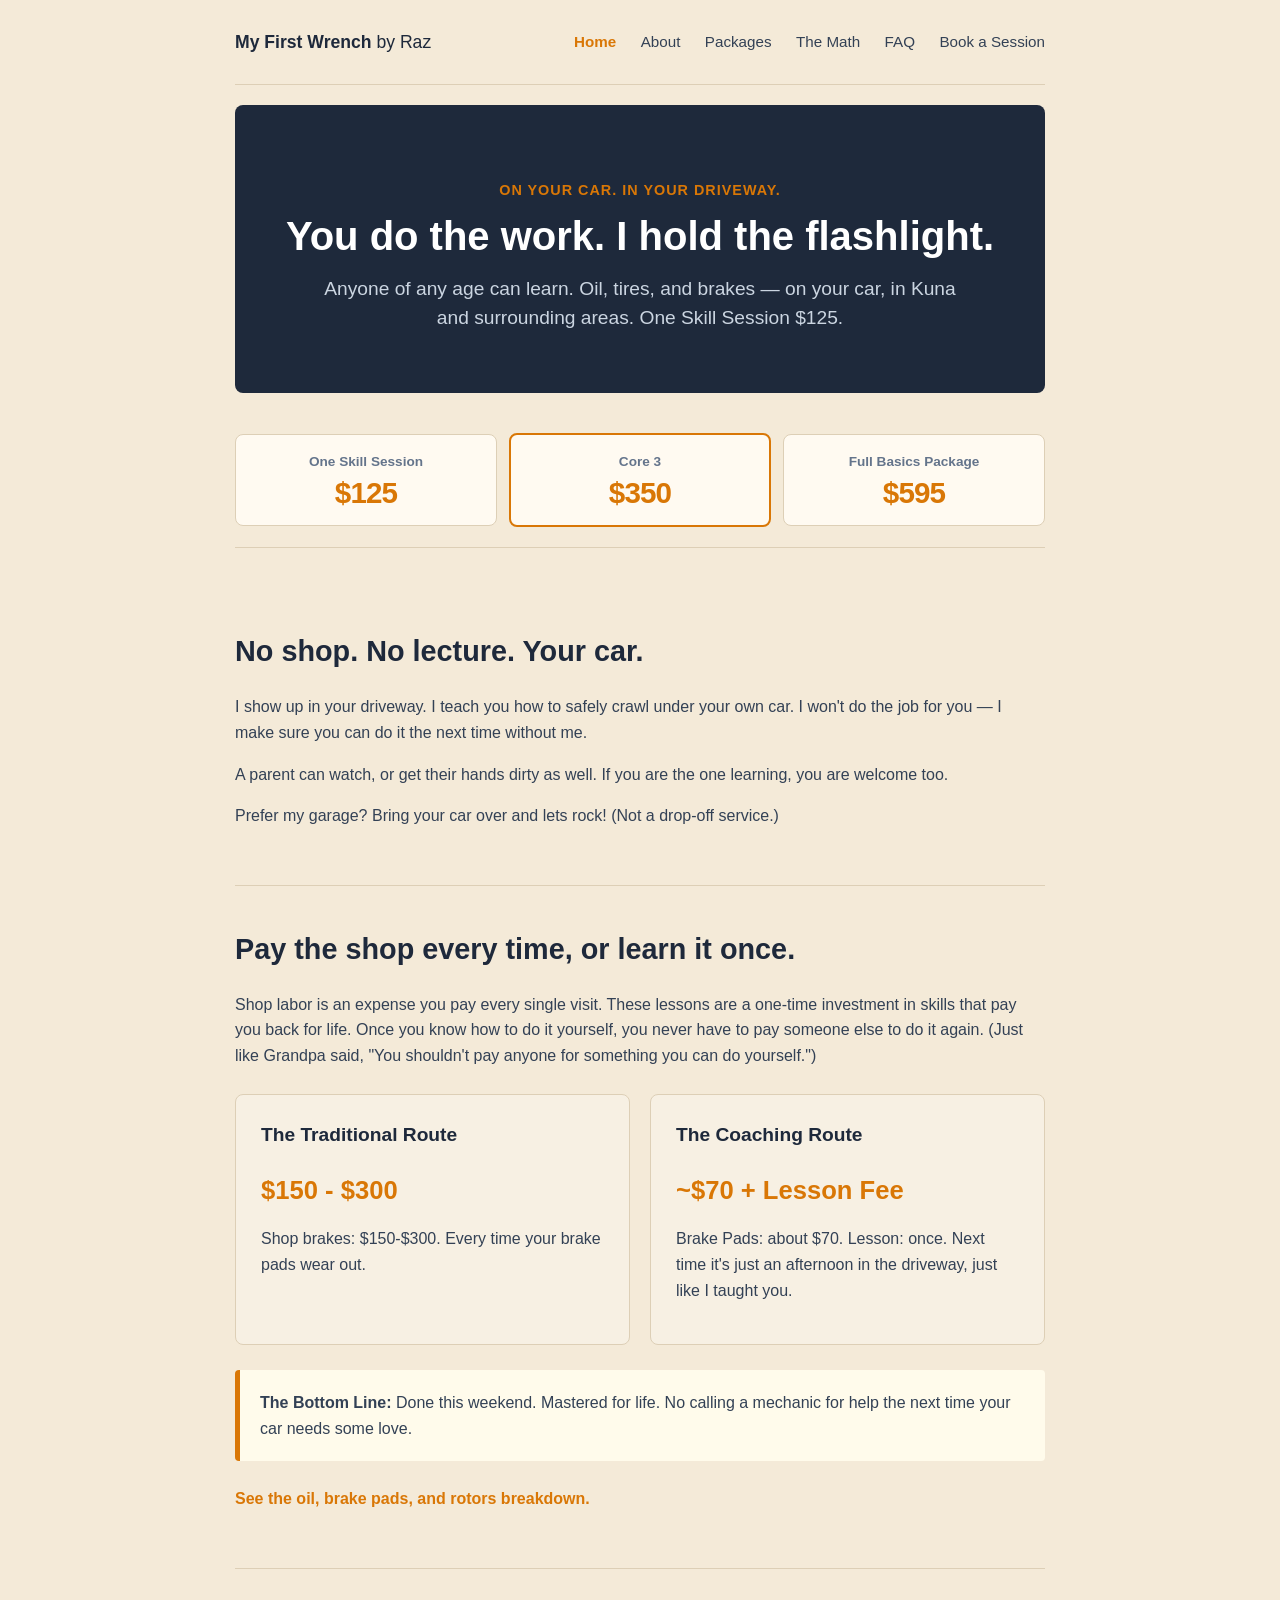
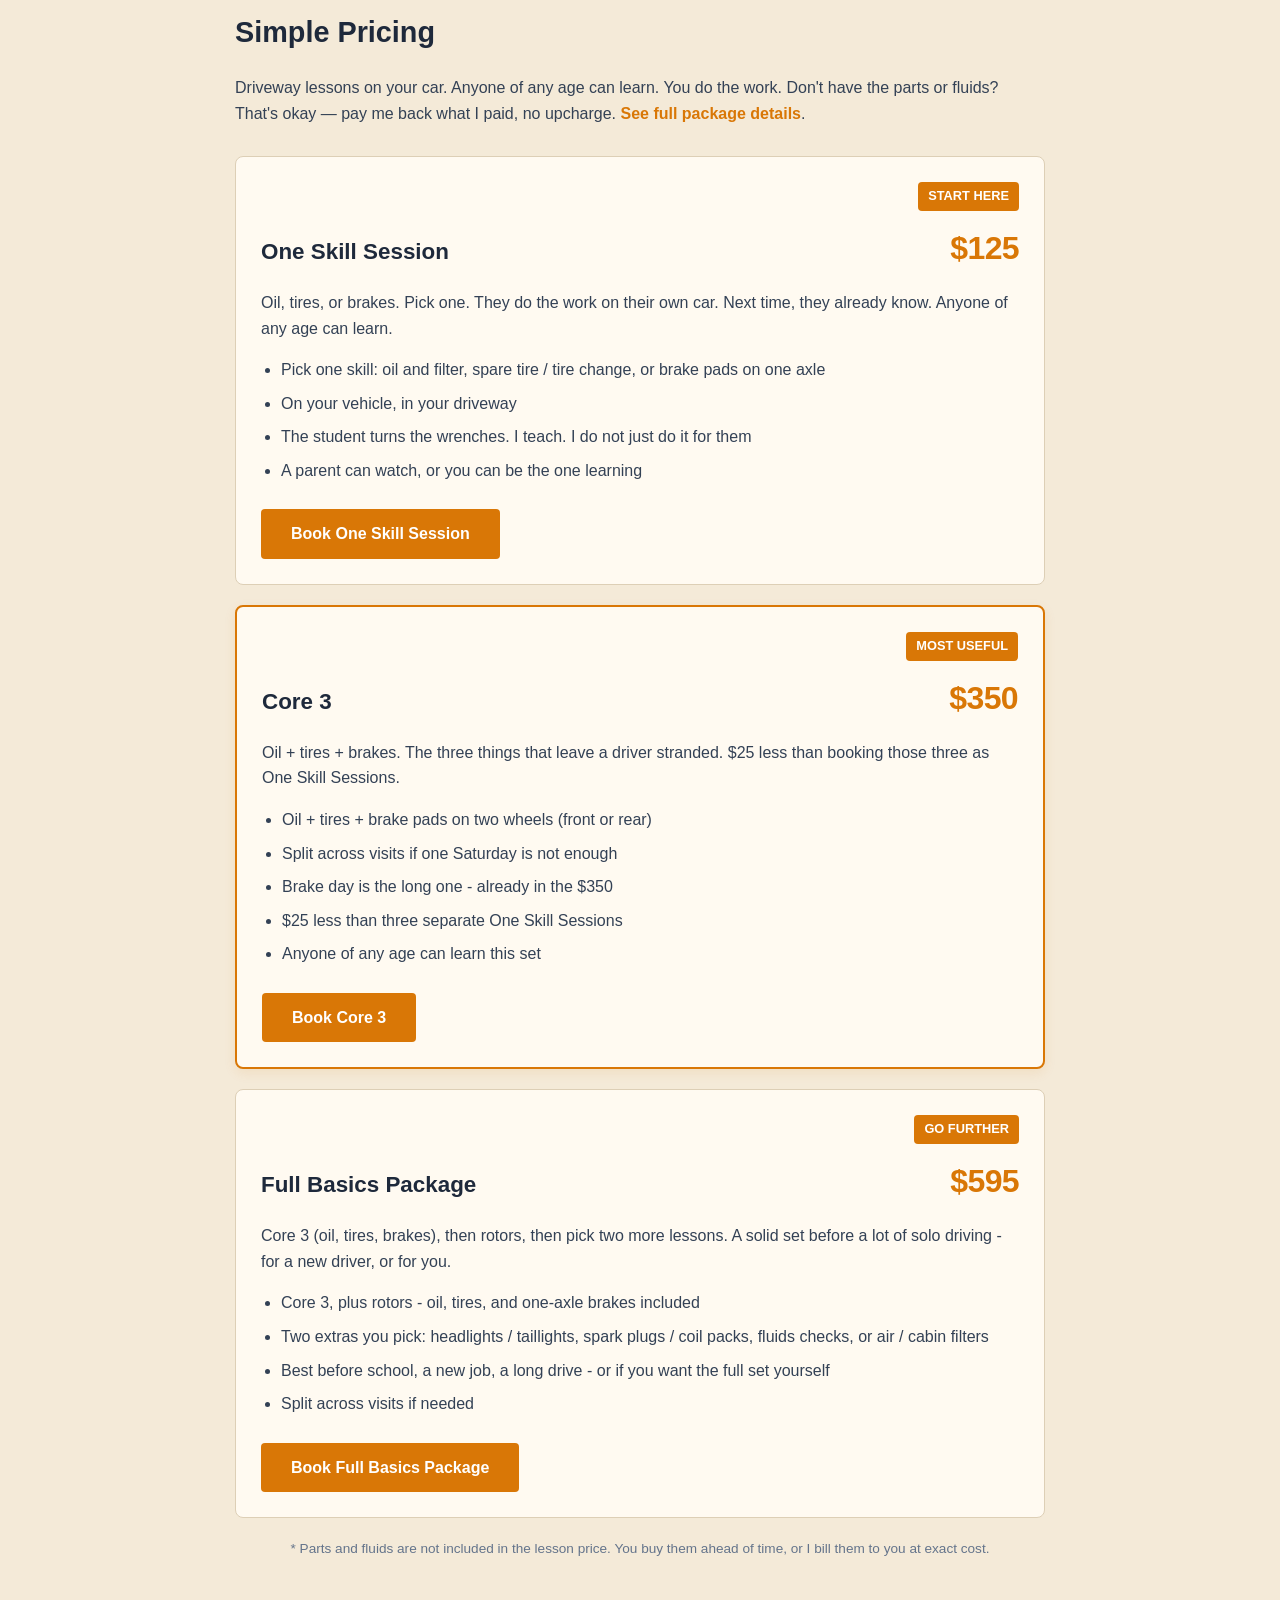
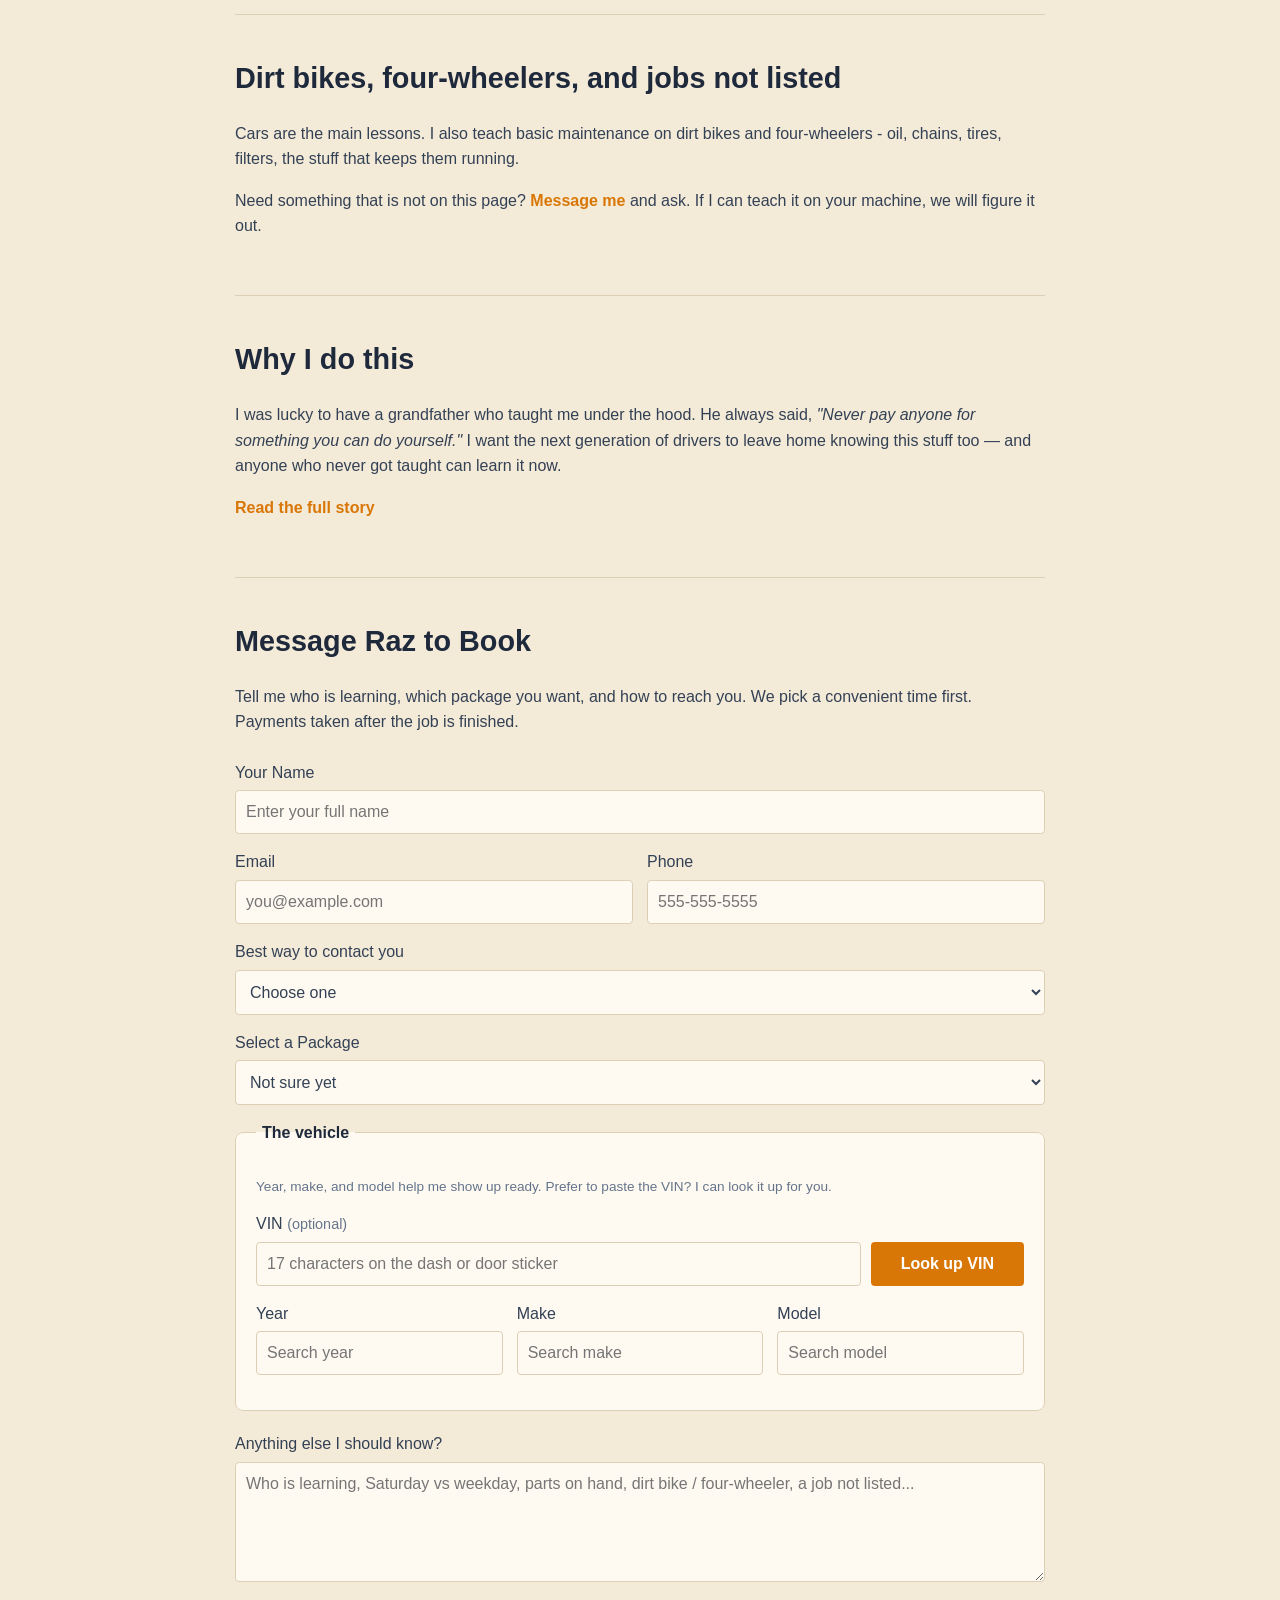
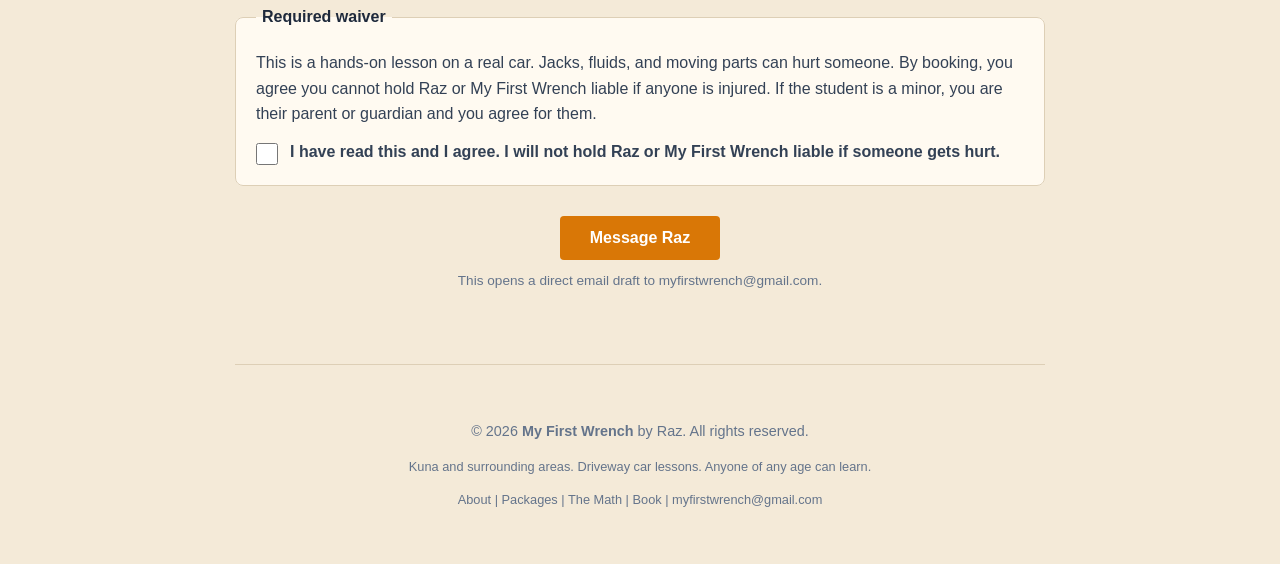
==== index.html @ 7cfd2d5f "Ship One Skill Session $125, Core 3 $350, Full Basics Package $595" ====
<!DOCTYPE html>
<html lang="en">
<head>
    <meta charset="UTF-8">
    <meta name="viewport" content="width=device-width, initial-scale=1.0">
    <title>My First Wrench by Raz - Driveway Car Lessons</title>
    <meta name="description" content="Kuna and surrounding areas. Driveway car lessons for anyone of any age. One Skill Session $125, Core 3 $350, Full Basics Package $595. You do the work. I hold the flashlight.">
    <link rel="icon" href="assets/favicon.svg" type="image/svg+xml">
    <link rel="stylesheet" href="css/styles.css">
</head>
<body>
    <a class="skip" href="#main">Skip to content</a>
    <div class="container">
        <nav>
            <a href="index.html" class="logo">My First Wrench <span style="font-weight:300;">by Raz</span></a>
            <div class="nav-links">
                <a href="index.html" aria-current="page">Home</a>
                <a href="about.html">About</a>
                <a href="packages.html">Packages</a>
                <a href="savings.html">The Math</a>
                <a href="faq.html">FAQ</a>
                <a href="#book">Book a Session</a>
            </div>
        </nav>

        <main id="main">
        <header class="hero">
            <p class="tagline">On your car. In your driveway.</p>
            <h1>You do the work. I hold the flashlight.</h1>
            <p class="subheadline">Anyone of any age can learn. Oil, tires, and brakes — on your car, in Kuna and surrounding areas. One Skill Session $125.</p>
        </header>

        <nav class="price-strip" aria-label="Lesson prices">
            <a href="#packages">
                <span class="price-strip-name">One Skill Session</span>
                <span class="price-strip-amount">$125</span>
            </a>
            <a href="#packages" class="featured-price">
                <span class="price-strip-name">Core 3</span>
                <span class="price-strip-amount">$350</span>
            </a>
            <a href="#packages">
                <span class="price-strip-name">Full Basics Package</span>
                <span class="price-strip-amount">$595</span>
            </a>
        </nav>

        <section id="how-it-works">
            <h2>No shop. No lecture. Your car.</h2>
            <p>I show up in your driveway. I teach you how to safely crawl under your own car. I won't do the job for you — I make sure you can do it the next time without me.</p>
            <p>A parent can watch, or get their hands dirty as well. If you are the one learning, you are welcome too.</p>
            <p>Prefer my garage? Bring your car over and lets rock! (Not a drop-off service.)</p>
        </section>

        <section id="the-math">
            <h2>Pay the shop every time, or learn it once.</h2>
            <p>Shop labor is an expense you pay every single visit. These lessons are a one-time investment in skills that pay you back for life. Once you know how to do it yourself, you never have to pay someone else to do it again. (Just like Grandpa said, "You shouldn't pay anyone for something you can do yourself.")</p>
            <div class="math-grid">
                <div class="math-card">
                    <h3>The Traditional Route</h3>
                    <div class="price-badge">$150 - $300</div>
                    <p>Shop brakes: $150-$300. Every time your brake pads wear out.</p>
                </div>
                <div class="math-card">
                    <h3>The Coaching Route</h3>
                    <div class="price-badge">~$70 + Lesson Fee</div>
                    <p>Brake Pads: about $70. Lesson: once. Next time it's just an afternoon in the driveway, just like I taught you.</p>
                </div>
            </div>
            <div class="highlight-box">
                <strong>The Bottom Line:</strong> Done this weekend. Mastered for life. No calling a mechanic for help the next time your car needs some love.</div>
            <p><a class="section-link" href="savings.html">See the oil, brake pads, and rotors breakdown.</a></p>
        </section>

        <section id="packages">
            <h2>Simple Pricing</h2>
            <p>Driveway lessons on your car. Anyone of any age can learn. You do the work. Don't have the parts or fluids? That's okay — pay me back what I paid, no upcharge. <a class="section-link" href="packages.html">See full package details</a>.</p>
            <div class="package-list" data-packages>
                <article class="package-item">
                    <span class="package-badge">Start here</span>
                    <div class="package-header">
                        <h3 class="package-title">One Skill Session</h3>
                        <span class="package-price">$125</span>
                    </div>
                    <p>Oil, tires, or brakes. Pick one. They do the work on their own car. Next time, they already know. Anyone of any age can learn.</p>
                    <ul class="package-features">
                        <li>Pick one skill: oil and filter, spare tire / tire change, or brake pads on one axle</li>
                        <li>On your vehicle, in your driveway</li>
                        <li>The student turns the wrenches. I teach. I do not just do it for them</li>
                        <li>A parent can watch, or you can be the one learning</li>
                    </ul>
                    <a class="btn" href="book.html?package=one-skill">Book One Skill Session</a>
                </article>
                <article class="package-item featured">
                    <span class="package-badge">Most useful</span>
                    <div class="package-header">
                        <h3 class="package-title">Core 3</h3>
                        <span class="package-price">$350</span>
                    </div>
                    <p>Oil + tires + brakes. The three things that leave a driver stranded. $25 less than booking those three as One Skill Sessions.</p>
                    <ul class="package-features">
                        <li>Oil + tires + brake pads on two wheels (front or rear)</li>
                        <li>Split across visits if one Saturday is not enough</li>
                        <li>Brake day is the long one - already in the $350</li>
                        <li>$25 less than three separate One Skill Sessions</li>
                        <li>Anyone of any age can learn this set</li>
                    </ul>
                    <a class="btn" href="book.html?package=core-3">Book Core 3</a>
                </article>
                <article class="package-item">
                    <span class="package-badge">Go further</span>
                    <div class="package-header">
                        <h3 class="package-title">Full Basics Package</h3>
                        <span class="package-price">$595</span>
                    </div>
                    <p>Core 3 (oil, tires, brakes), then rotors, then pick two more lessons. A solid set before a lot of solo driving - for a new driver, or for you.</p>
                    <ul class="package-features">
                        <li>Core 3, plus rotors - oil, tires, and one-axle brakes included</li>
                        <li>Two extras you pick: headlights / taillights, spark plugs / coil packs, fluids checks, or air / cabin filters</li>
                        <li>Best before school, a new job, a long drive - or if you want the full set yourself</li>
                        <li>Split across visits if needed</li>
                    </ul>
                    <a class="btn" href="book.html?package=full-basics">Book Full Basics Package</a>
                </article>
            </div>
            <p class="note-muted" style="text-align: center;">* Parts and fluids are not included in the lesson price. You buy them ahead of time, or I bill them to you at exact cost.</p>
        </section>

        <section id="other-services">
            <h2>Dirt bikes, four-wheelers, and jobs not listed</h2>
            <p>Cars are the main lessons. I also teach basic maintenance on dirt bikes and four-wheelers - oil, chains, tires, filters, the stuff that keeps them running.</p>
            <p>Need something that is not on this page? <a class="section-link" href="book.html">Message me</a> and ask. If I can teach it on your machine, we will figure it out.</p>
        </section>

        <section id="about-teaser">
            <h2>Why I do this</h2>
            <p>I was lucky to have a grandfather who taught me under the hood. He always said, <em>"Never pay anyone for something you can do yourself."</em> I want the next generation of drivers to leave home knowing this stuff too — and anyone who never got taught can learn it now.</p>
            <p><a class="section-link" href="about.html">Read the full story</a></p>
        </section>

        <section id="book">
            <h2>Message Raz to Book</h2>
            <p>Tell me who is learning, which package you want, and how to reach you. We pick a convenient time first. Payments taken after the job is finished.</p>
            <form id="book-form" data-book-form style="margin-top:25px;" action="mailto:myfirstwrench@gmail.com">
                <div class="form-group">
                    <label for="name">Your Name</label>
                    <input type="text" id="name" name="name" placeholder="Enter your full name" required>
                </div>
                <div class="row">
                    <div class="form-group">
                        <label for="email">Email</label>
                        <input type="email" id="email" name="email" placeholder="you@example.com" autocomplete="email">
                    </div>
                    <div class="form-group">
                        <label for="phone">Phone</label>
                        <input type="tel" id="phone" name="phone" placeholder="555-555-5555" autocomplete="tel">
                    </div>
                </div>
                <div class="form-group">
                    <label for="contact-pref">Best way to contact you</label>
                    <select id="contact-pref" name="contact-pref" required>
                        <option value="">Choose one</option>
                        <option value="phone">Phone</option>
                        <option value="text">Text</option>
                        <option value="email">Email</option>
                    </select>
                </div>
                <div class="form-group">
                    <label for="package">Select a Package</label>
                    <select id="package" name="package">
                        <option value="">Not sure yet</option>
                        <option value="one-skill">One Skill Session — $125</option>
                        <option value="core-3">Core 3 — $350</option>
                        <option value="full-basics">Full Basics Package — $595</option>
                    </select>
                </div>
                <fieldset class="vehicle-picker" data-vehicle-picker>
                    <legend>The vehicle</legend>
                    <p class="note-muted">Year, make, and model help me show up ready. Prefer to paste the VIN? I can look it up for you.</p>
                    <div class="form-group">
                        <label for="vin">VIN <span class="optional">(optional)</span></label>
                        <div class="vin-row">
                            <input type="text" id="vin" name="vin" maxlength="17" autocomplete="off" spellcheck="false" placeholder="17 characters on the dash or door sticker">
                            <button type="button" class="btn btn-secondary" data-vin-lookup>Look up VIN</button>
                        </div>
                        <p class="note-muted" data-vin-status role="status" aria-live="polite"></p>
                    </div>
                    <div class="row row-3">
                        <div class="form-group">
                            <label for="year">Year</label>
                            <input type="text" id="year" name="year" list="year-list" placeholder="Search year" autocomplete="off">
                            <datalist id="year-list"></datalist>
                        </div>
                        <div class="form-group">
                            <label for="make">Make</label>
                            <input type="text" id="make" name="make" list="make-list" placeholder="Search make" autocomplete="off">
                            <datalist id="make-list"></datalist>
                        </div>
                        <div class="form-group">
                            <label for="model">Model</label>
                            <input type="text" id="model" name="model" list="model-list" placeholder="Search model" autocomplete="off">
                            <datalist id="model-list"></datalist>
                        </div>
                    </div>
                </fieldset>
                <div class="form-group">
                    <label for="message">Anything else I should know?</label>
                    <textarea id="message" name="message" rows="4" placeholder="Who is learning, Saturday vs weekday, parts on hand, dirt bike / four-wheeler, a job not listed..."></textarea>
                </div>
                <fieldset class="waiver">
                    <legend>Required waiver</legend>
                    <p>This is a hands-on lesson on a real car. Jacks, fluids, and moving parts can hurt someone. By booking, you agree you cannot hold Raz or My First Wrench liable if anyone is injured. If the student is a minor, you are their parent or guardian and you agree for them.</p>
                    <div class="waiver-check">
                        <input id="waiver" name="waiver" type="checkbox" value="accepted" required>
                        <label for="waiver">I have read this and I agree. I will not hold Raz or My First Wrench liable if someone gets hurt.</label>
                    </div>
                </fieldset>
                <button type="submit" class="btn btn-center">Message Raz</button>
                <p class="note-muted" style="text-align:center;">This opens a direct email draft to <span data-contact-email>myfirstwrench@gmail.com</span>.</p>
                <p class="form-status" id="form-status" role="status" aria-live="polite"></p>
            </form>
        </section>
        </main>

        <footer>
            <p>&copy; 2026 <strong>My First Wrench</strong> by Raz. All rights reserved.</p>
            <p style="font-size:0.8rem; margin-top:5px;">Kuna and surrounding areas. Driveway car lessons. Anyone of any age can learn.</p>
            <p style="font-size:0.8rem; margin-top:5px;">
                <a href="about.html">About</a> |
                <a href="packages.html">Packages</a> |
                <a href="savings.html">The Math</a> |
                <a href="book.html">Book</a> |
                <a href="mailto:myfirstwrench@gmail.com" data-contact-mailto>myfirstwrench@gmail.com</a>
            </p>
        </footer>
    </div>
    <script src="js/site.js"></script>
</body>
</html>
---- css/styles.css ----
:root {
    --primary: #1e293b;
    --accent: #d97706;
    --light-bg: #f7f0e3;
    --text-main: #334155;
    --text-muted: #64748b;
    --card-border: #ddcfb6;
}

* { box-sizing: border-box; }

html { scroll-behavior: smooth; }

body {
    font-family: -apple-system, BlinkMacSystemFont, "Segoe UI", Roboto, Helvetica, Arial, sans-serif;
    line-height: 1.6;
    color: var(--text-main);
    margin: 0;
    padding: 0;
    background-color: #f4ead8;
}

.container {
    max-width: 850px;
    margin: 0 auto;
    padding: 0 20px;
}

.skip {
    position: absolute;
    left: 12px;
    top: -48px;
    background: var(--accent);
    color: #fff;
    padding: 8px 12px;
    z-index: 40;
    text-decoration: none;
    font-weight: 700;
    border-radius: 4px;
}
.skip:focus { top: 12px; }

nav {
    display: flex;
    justify-content: space-between;
    align-items: center;
    padding: 20px 0;
    border-bottom: 1px solid var(--card-border);
}
.logo {
    font-weight: bold;
    font-size: 1.1rem;
    color: var(--primary);
    text-decoration: none;
}
.nav-links a {
    margin-left: 20px;
    color: var(--text-main);
    text-decoration: none;
    font-size: 0.95rem;
    min-height: 44px;
    display: inline-flex;
    align-items: center;
}
.nav-links a:hover,
.nav-links a[aria-current="page"] {
    color: var(--accent);
}
.nav-links a[aria-current="page"] {
    font-weight: 600;
}

header.hero,
header {
    background-color: var(--primary);
    color: white;
    padding: 60px 20px;
    text-align: center;
    border-radius: 8px;
    margin: 20px 0 40px 0;
}
header p.tagline {
    text-transform: uppercase;
    letter-spacing: 1px;
    font-size: 0.9rem;
    color: var(--accent);
    font-weight: bold;
    margin-bottom: 10px;
}
header h1 {
    font-size: 2.5rem;
    margin: 0 0 15px 0;
    font-weight: 800;
    line-height: 1.2;
    color: white;
}
header .subheadline {
    font-size: 1.2rem;
    color: #cbd5e1;
    max-width: 650px;
    margin: 0 auto;
    line-height: 1.5;
}

section {
    padding: 40px 0;
    border-bottom: 1px solid var(--card-border);
}
section:last-of-type {
    border-bottom: none;
}
h2 {
    color: var(--primary);
    font-size: 1.8rem;
    margin-top: 0;
    margin-bottom: 20px;
}

.catch-phrase {
    font-size: 1.4rem;
    font-weight: bold;
    color: var(--accent);
    text-align: center;
    margin: 30px 0;
    padding: 15px;
    border-top: 2px dashed var(--card-border);
    border-bottom: 2px dashed var(--card-border);
}

.math-grid,
.how {
    display: grid;
    grid-template-columns: 1fr 1fr;
    gap: 20px;
    margin: 25px 0;
}
.how {
    grid-template-columns: 1fr 1fr 1fr;
}
.math-card,
.step {
    background: var(--light-bg);
    padding: 25px;
    border: 1px solid var(--card-border);
    border-radius: 8px;
}
.math-card h3,
.step h3 {
    margin-top: 0;
    color: var(--primary);
    font-size: 1.2rem;
}
.step .n {
    color: var(--accent);
    font-size: 0.8rem;
    letter-spacing: 0.12em;
    text-transform: uppercase;
    font-weight: 700;
    margin: 0 0 8px;
}
.step p {
    margin: 0;
    color: var(--text-main);
}
.price-badge {
    font-size: 1.6rem;
    font-weight: bold;
    color: var(--accent);
    margin: 10px 0;
}
.highlight-box {
    background-color: #fffbeb;
    border-left: 5px solid var(--accent);
    padding: 20px;
    border-radius: 4px;
    margin: 25px 0;
}

.tab-container {
    display: flex;
    gap: 10px;
    margin: 0 0 24px;
}
.tab-btn {
    flex: 1;
    background: var(--light-bg);
    border: 1px solid var(--card-border);
    padding: 12px 14px;
    min-height: 44px;
    font-size: 0.95rem;
    font-weight: 700;
    color: var(--text-main);
    border-radius: 6px;
    cursor: pointer;
    font-family: inherit;
}
.tab-btn.active {
    background: var(--accent);
    border-color: var(--accent);
    color: #fff;
}
.comparison-view {
    display: none;
}
.comparison-view.active {
    display: block;
}
.compare-grid {
    display: grid;
    grid-template-columns: 1fr 1fr;
    gap: 20px;
    margin-bottom: 24px;
}
.compare-card {
    padding: 25px;
    border: 2px solid var(--card-border);
    border-radius: 8px;
    background: #fffaf1;
}
.compare-card.shop {
    border-color: #c48a7a;
    background: #f8ece4;
}
.compare-card.diy {
    border-color: #7a9a72;
    background: #eef4e8;
}
.compare-card h3 {
    margin-top: 0;
    color: var(--primary);
    font-size: 1.2rem;
}
.price-tag {
    font-size: 1.8rem;
    font-weight: 800;
    margin: 12px 0;
}
.shop .price-tag { color: #b45309; }
.diy .price-tag { color: #3f621a; }
.talking-points {
    background: var(--light-bg);
    border-left: 5px solid var(--primary);
    padding: 20px;
    border-radius: 4px;
}
.talking-points h4 {
    margin: 0 0 10px;
    color: var(--primary);
}
.talking-points ul {
    margin: 0;
    padding-left: 20px;
}
.talking-points li {
    margin-bottom: 8px;
}
.lifetime-savings {
    background: var(--primary);
    color: #fff;
    padding: 30px;
    border-radius: 8px;
    margin-top: 32px;
    text-align: center;
}
.lifetime-savings h3 {
    margin: 0 0 12px;
    color: #fbbf24;
}
.lifetime-savings p {
    margin: 0 auto 8px;
    max-width: 560px;
    color: #cbd5e1;
}
.lifetime-savings .btn {
    margin-top: 18px;
}

.package-list {
    margin-top: 30px;
}
.package-item {
    background: #fffaf1;
    border: 1px solid var(--card-border);
    border-radius: 8px;
    padding: 25px;
    margin-bottom: 20px;
    position: relative;
}
.package-item.featured {
    border: 2px solid var(--accent);
    box-shadow: 0 4px 12px rgba(217, 119, 6, 0.1);
}
.package-badge {
    display: block;
    width: fit-content;
    margin: 0 0 12px auto;
    background: var(--accent);
    color: white;
    padding: 4px 10px;
    font-size: 0.8rem;
    font-weight: bold;
    border-radius: 4px;
    text-transform: uppercase;
}
.package-header {
    display: flex;
    justify-content: space-between;
    align-items: baseline;
    margin-bottom: 15px;
    gap: 12px;
}
.package-title {
    font-size: 1.4rem;
    font-weight: bold;
    color: var(--primary);
    margin: 0;
}
.package-price {
    font-size: 2rem;
    font-weight: 800;
    color: var(--accent);
    white-space: nowrap;
    letter-spacing: -0.02em;
}
.price-strip {
    display: grid;
    grid-template-columns: 1fr 1fr 1fr;
    gap: 12px;
    margin: -20px 0 40px;
}
.price-strip a {
    display: block;
    background: #fffaf1;
    border: 1px solid var(--card-border);
    border-radius: 8px;
    padding: 16px 14px;
    text-align: center;
    text-decoration: none;
    color: var(--text-main);
    min-height: 44px;
}
.price-strip a:hover,
.price-strip a:focus-visible {
    border-color: var(--accent);
}
.price-strip .price-strip-name {
    display: block;
    font-size: 0.85rem;
    font-weight: 600;
    color: var(--text-muted);
    margin-bottom: 4px;
}
.price-strip .price-strip-amount {
    display: block;
    font-size: 1.85rem;
    font-weight: 800;
    color: var(--accent);
    letter-spacing: -0.03em;
    line-height: 1.1;
}
.price-strip a.featured-price {
    border: 2px solid var(--accent);
}
.package-price .price-duration {
    font-size: 0.9rem;
    font-weight: normal;
    color: var(--text-muted);
}
.package-features {
    margin: 15px 0 0 0;
    padding-left: 20px;
}
.package-features li {
    margin-bottom: 8px;
}

.form-group {
    margin-bottom: 15px;
}
label {
    display: block;
    margin-bottom: 5px;
    font-weight: 500;
}
input, select, textarea {
    width: 100%;
    padding: 12px 10px;
    border: 1px solid var(--card-border);
    border-radius: 4px;
    box-sizing: border-box;
    font-family: inherit;
    font-size: 1rem;
    background: #fffaf1;
    color: var(--text-main);
}
textarea {
    min-height: 120px;
    resize: vertical;
}
.row {
    display: grid;
    grid-template-columns: 1fr 1fr;
    gap: 14px;
}
.row-3 {
    grid-template-columns: 1fr 1fr 1fr;
}
.vehicle-picker,
.choice-or {
    border: 1px solid var(--card-border);
    background: #fffaf1;
    border-radius: 8px;
    padding: 20px;
    margin: 8px 0 20px;
}
.vehicle-picker legend,
.choice-or legend {
    font-weight: 700;
    color: var(--primary);
    padding: 0 6px;
}
.or-grid {
    display: grid;
    grid-template-columns: 1fr auto 1fr;
    gap: 14px;
    align-items: end;
}
.or-divider {
    margin: 0 0 15px;
    font-weight: 800;
    letter-spacing: 0.1em;
    text-transform: uppercase;
    color: var(--accent);
    text-align: center;
    font-size: 0.85rem;
}
.choice-or .form-group.is-idle {
    opacity: 0.5;
}
.optional {
    font-weight: 400;
    color: var(--text-muted);
    font-size: 0.9rem;
}
.vin-row {
    display: grid;
    grid-template-columns: 1fr auto;
    gap: 10px;
    align-items: start;
}
.btn-secondary {
    background: var(--primary);
    color: #fff;
    padding: 12px 16px;
    white-space: nowrap;
}
.btn-secondary:hover {
    background: #0f172a;
    color: #fff;
}
.note-muted {
    font-size: 0.85rem;
    color: var(--text-muted);
    margin-top: 10px;
}
.waiver {
    border: 1px solid var(--card-border);
    background: #fffaf1;
    border-radius: 8px;
    padding: 20px;
    margin: 8px 0 20px;
}
.waiver legend {
    font-weight: 700;
    color: var(--primary);
    padding: 0 6px;
}
.waiver p {
    margin: 0 0 14px;
    color: var(--text-main);
}
.waiver-check {
    display: flex;
    align-items: flex-start;
    gap: 12px;
}
.waiver-check input[type="checkbox"] {
    width: 22px;
    height: 22px;
    min-width: 22px;
    margin: 2px 0 0;
    flex-shrink: 0;
    accent-color: var(--accent);
}
.waiver-check label {
    display: block;
    margin: 0;
    font-weight: 600;
    line-height: 1.4;
    cursor: pointer;
}
.waiver-check input[type="checkbox"]:focus-visible {
    outline: 3px solid var(--accent);
    outline-offset: 2px;
}
.form-status {
    margin: 8px 0 0;
    color: var(--accent);
    min-height: 1.2em;
}

.btn {
    display: inline-block;
    background-color: var(--accent);
    color: white;
    padding: 12px 30px;
    text-decoration: none;
    font-weight: bold;
    border-radius: 4px;
    text-align: center;
    border: none;
    cursor: pointer;
    font-size: 1rem;
    min-height: 44px;
}
.btn:hover {
    background-color: #b45309;
    color: white;
}
.btn-center {
    display: block;
    max-width: 220px;
    margin: 30px auto 0 auto;
}
.package-item .btn {
    margin-top: 18px;
}

.section-link {
    color: var(--accent);
    font-weight: 600;
    text-decoration: none;
}
.section-link:hover {
    text-decoration: underline;
}

.posts {
    display: grid;
    gap: 16px;
    margin-top: 20px;
}
.post {
    background: #fffaf1;
    border: 1px solid var(--card-border);
    border-radius: 8px;
    padding: 22px;
}
.post .tag {
    color: var(--accent);
    font-size: 0.8rem;
    letter-spacing: 0.12em;
    text-transform: uppercase;
    margin: 0 0 10px;
    font-weight: 700;
}
.post p {
    color: var(--text-main);
    line-height: 1.6;
    margin: 0;
    white-space: pre-wrap;
}

.faq {
    display: grid;
    gap: 0;
    border: 1px solid var(--card-border);
    background: #fffaf1;
    border-radius: 8px;
    overflow: hidden;
    margin-top: 20px;
}
.faq details {
    border-top: 1px solid var(--card-border);
}
.faq details:first-child { border-top: 0; }
.faq summary {
    cursor: pointer;
    list-style: none;
    padding: 16px 18px;
    min-height: 48px;
    display: flex;
    align-items: center;
    font-weight: 650;
    color: var(--primary);
}
.faq summary::-webkit-details-marker { display: none; }
.faq details p {
    margin: 0;
    padding: 0 18px 16px;
    color: var(--text-main);
    line-height: 1.6;
}

.offerings-status {
    margin: 16px 0 0;
    padding: 12px 14px;
    border: 1px solid #a33b22;
    color: var(--accent);
    background: #fffaf1;
    font-size: 14px;
    line-height: 1.5;
    border-radius: 4px;
}

a:focus-visible,
button:focus-visible,
input:focus-visible,
select:focus-visible,
textarea:focus-visible,
summary:focus-visible {
    outline: 3px solid var(--accent);
    outline-offset: 2px;
}

footer {
    text-align: center;
    padding: 40px 0;
    color: var(--text-muted);
    font-size: 0.9rem;
    border-top: 1px solid var(--card-border);
}
footer a {
    color: var(--text-muted);
    text-decoration: none;
}
footer a:hover {
    color: var(--accent);
}

@media (max-width: 600px) {
    nav {
        flex-direction: column;
        align-items: flex-start;
        gap: 12px;
    }
    .nav-links {
        display: flex;
        flex-wrap: wrap;
        row-gap: 8px;
    }
    .nav-links a {
        margin-left: 0;
        margin-right: 16px;
        min-height: 44px;
        display: inline-flex;
        align-items: center;
    }
    header,
    header.hero {
        padding: 40px 16px;
    }
    header h1 {
        font-size: 1.8rem;
    }
    .price-strip,
    .math-grid,
    .how,
    .row,
    .row-3,
    .compare-grid,
    .vin-row,
    .or-grid {
        grid-template-columns: 1fr;
    }
    .or-divider {
        margin: 0 0 4px;
    }
    .tab-container {
        flex-direction: column;
    }
    .package-header {
        flex-direction: column;
        align-items: flex-start;
        gap: 6px;
    }
}

@media (prefers-reduced-motion: reduce) {
    html { scroll-behavior: auto; }
}
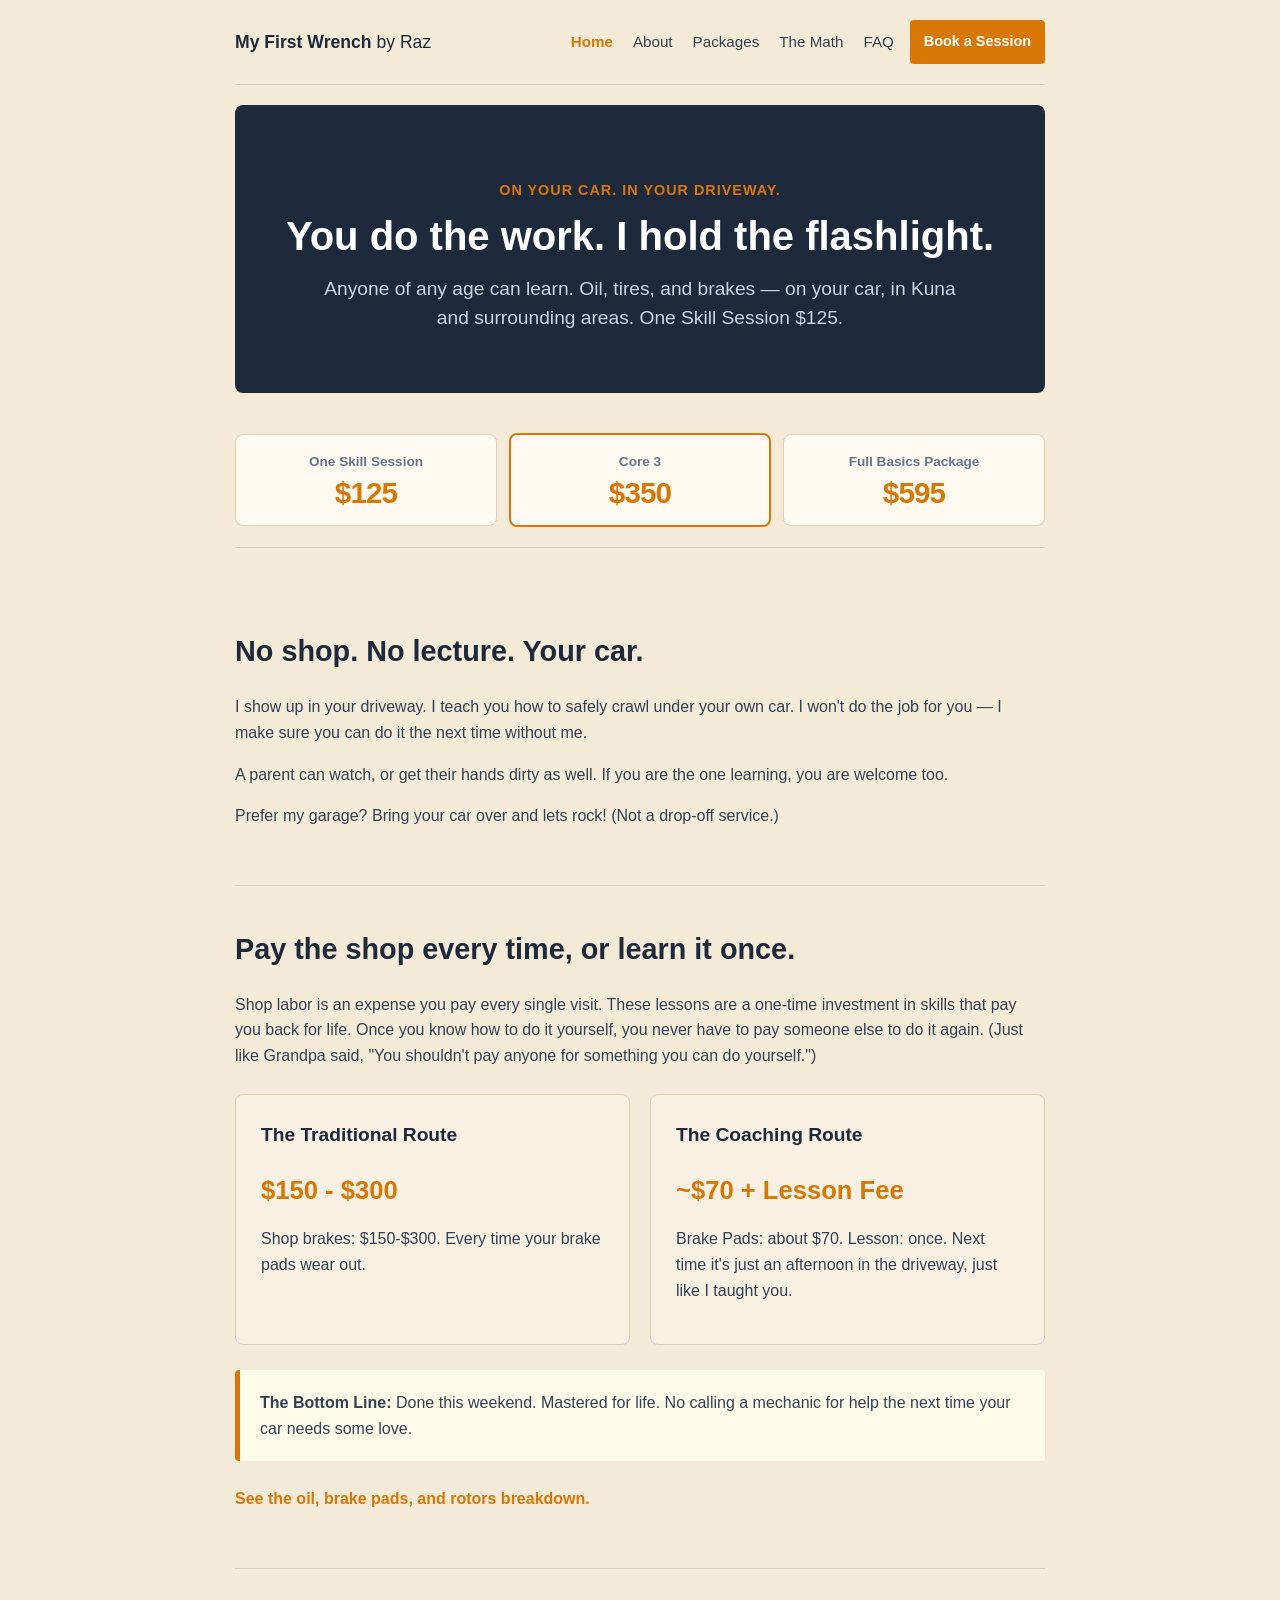
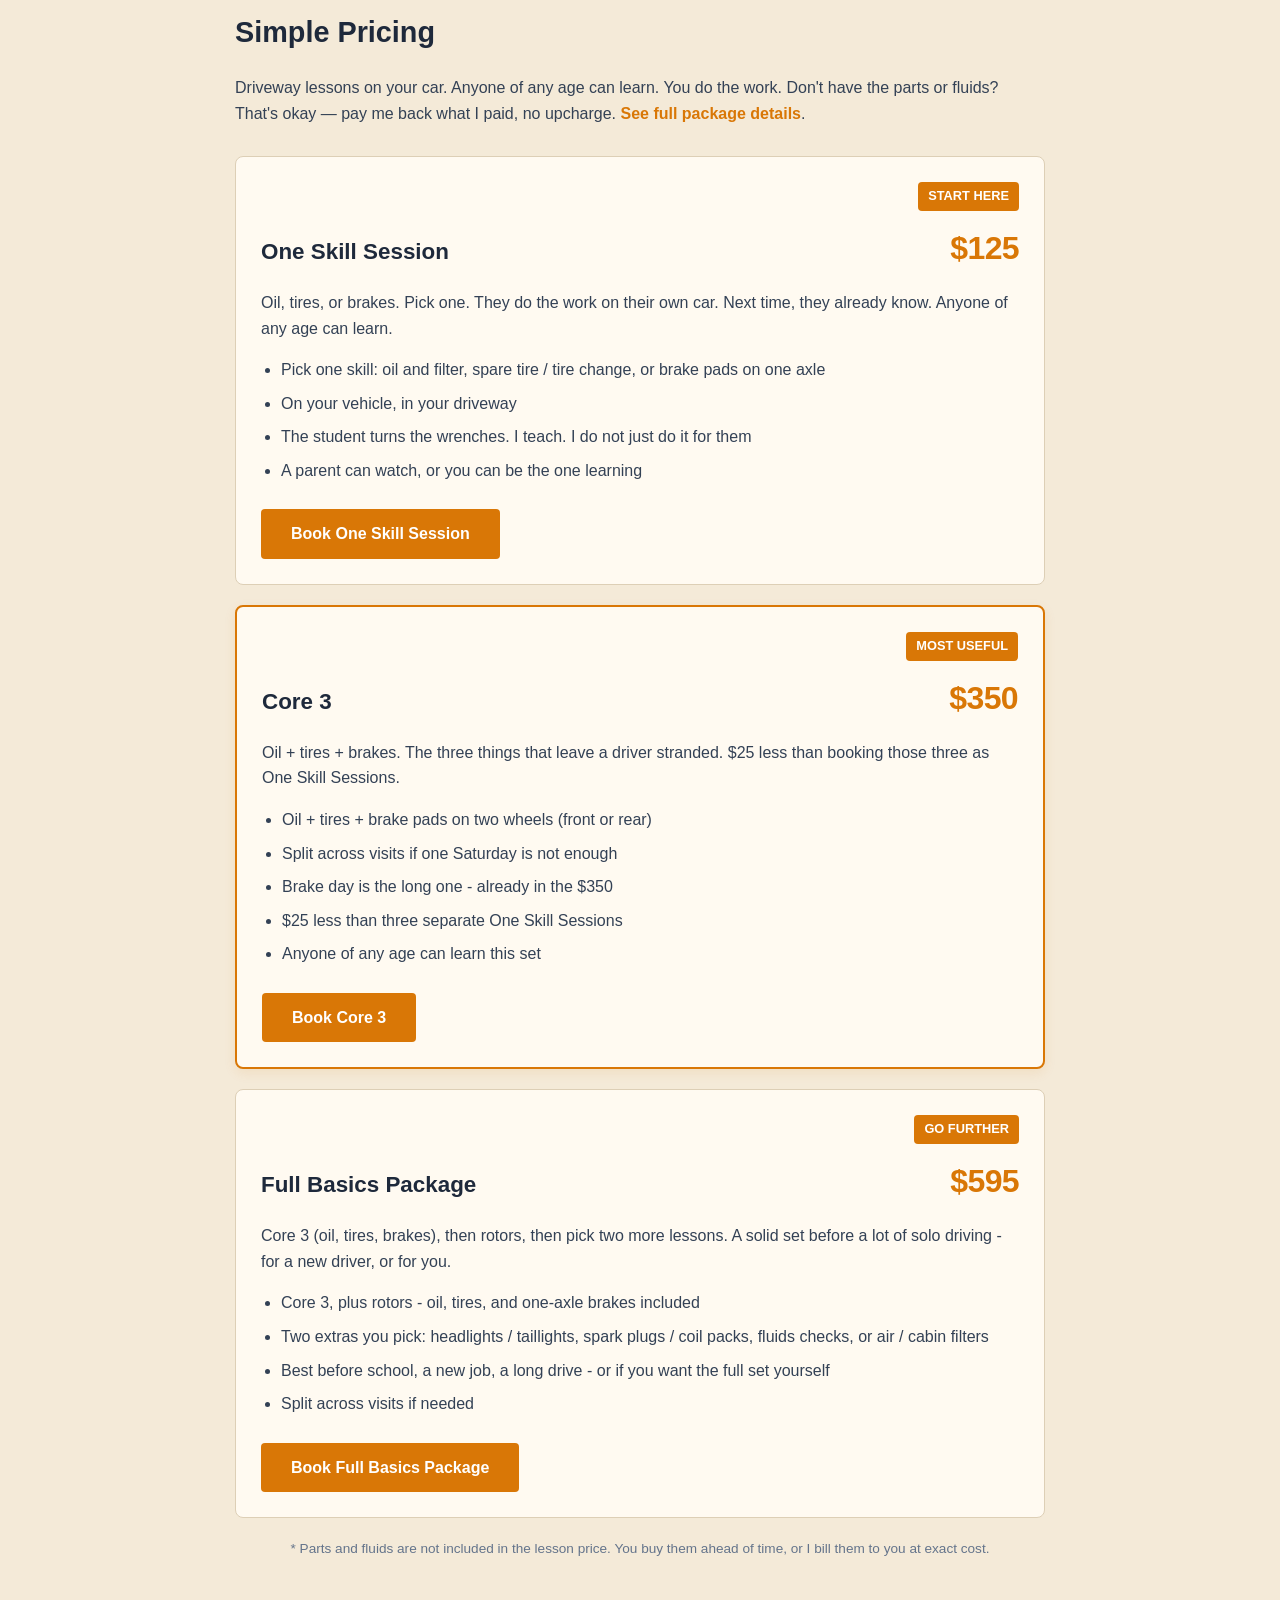
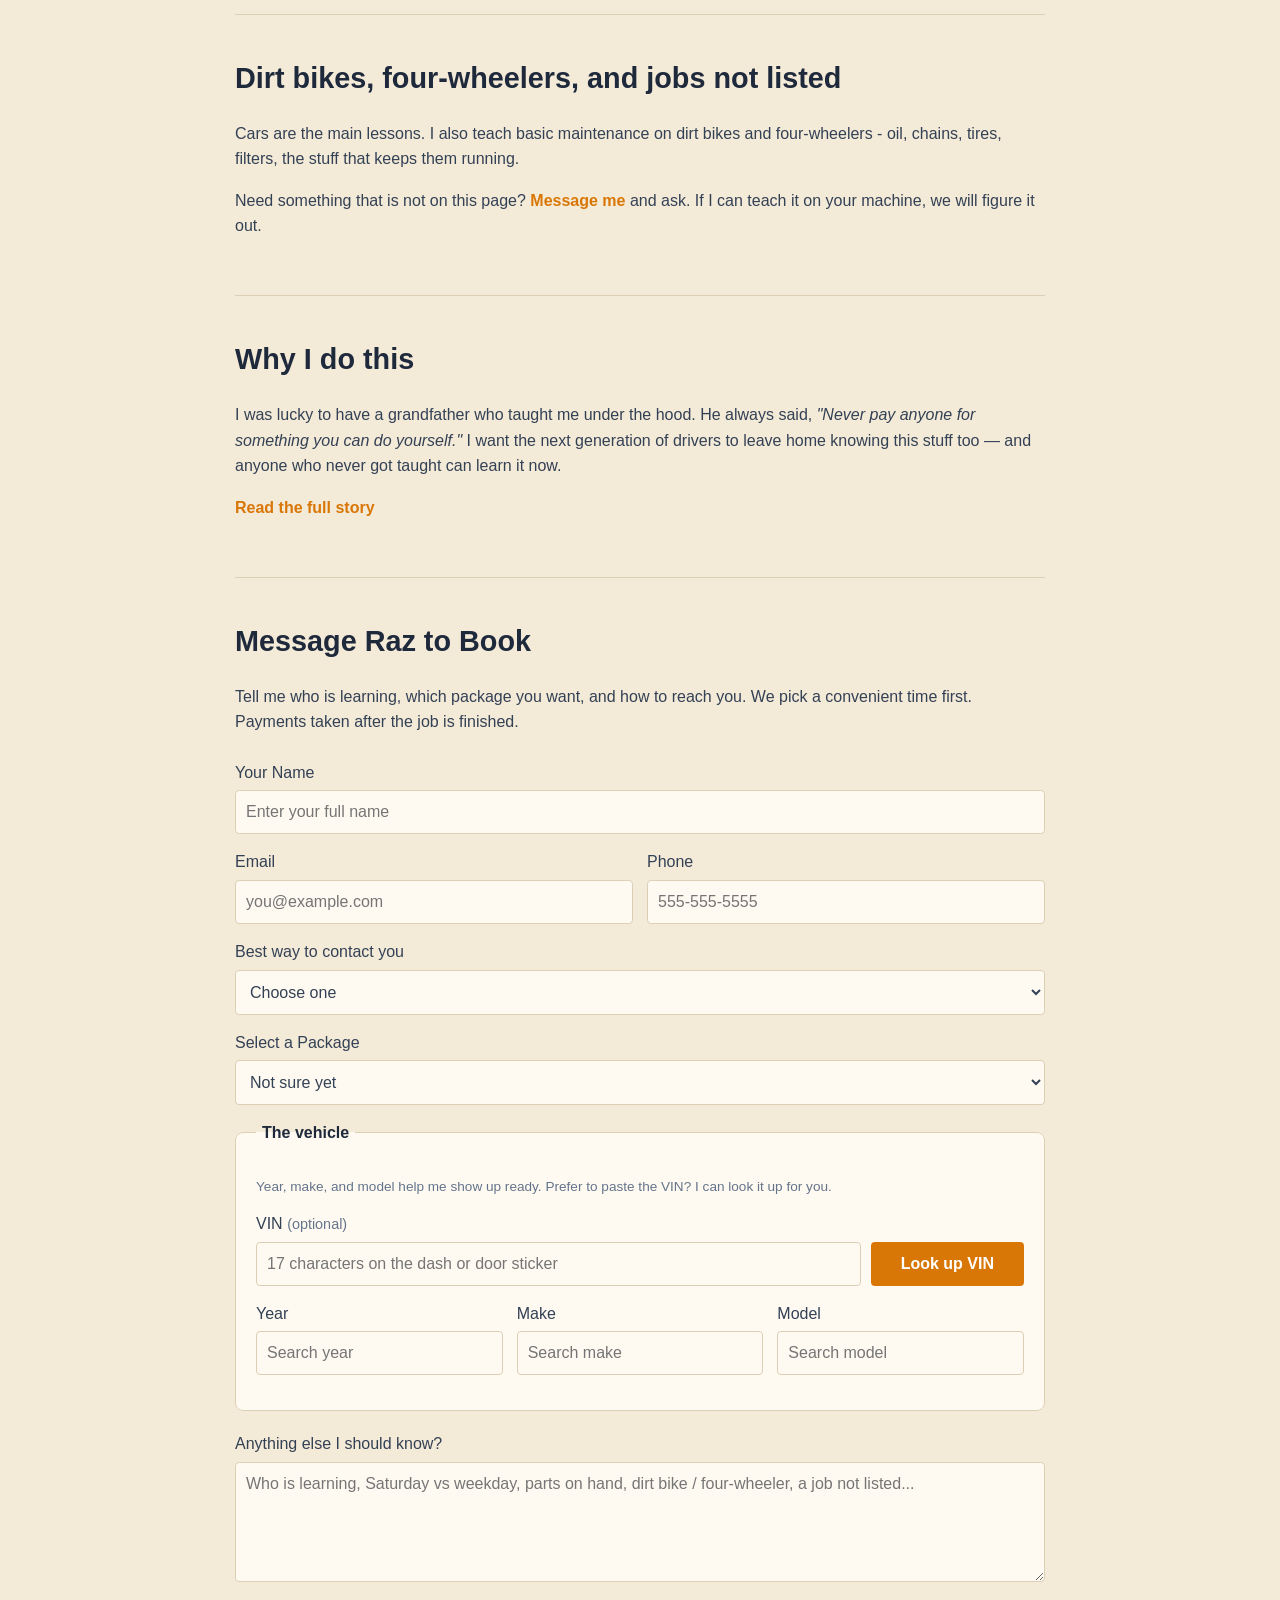
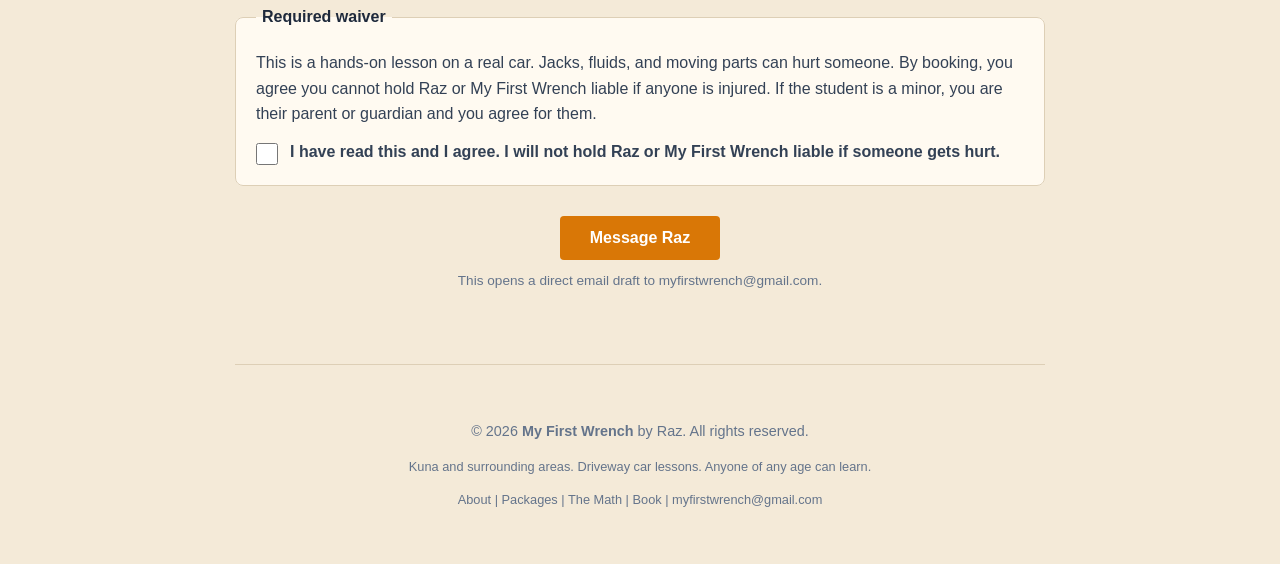
==== commit 89f23a8e: "Make Book a Session a visible nav button on every page" ====
--- a/index.html
+++ b/index.html
@@ -6,7 +6,7 @@
     <title>My First Wrench by Raz - Driveway Car Lessons</title>
     <meta name="description" content="Kuna and surrounding areas. Driveway car lessons for anyone of any age. One Skill Session $125, Core 3 $350, Full Basics Package $595. You do the work. I hold the flashlight.">
     <link rel="icon" href="assets/favicon.svg" type="image/svg+xml">
-    <link rel="stylesheet" href="css/styles.css">
+    <link rel="stylesheet" href="css/styles.css?v=navbtn1">
 </head>
 <body>
     <a class="skip" href="#main">Skip to content</a>
@@ -19,7 +19,7 @@
                 <a href="packages.html">Packages</a>
                 <a href="savings.html">The Math</a>
                 <a href="faq.html">FAQ</a>
-                <a href="#book">Book a Session</a>
+                <a class="btn" href="#book">Book a Session</a>
             </div>
         </nav>
 
--- a/css/styles.css
+++ b/css/styles.css
@@ -44,6 +44,8 @@
     display: flex;
     justify-content: space-between;
     align-items: center;
+    flex-wrap: wrap;
+    gap: 12px;
     padding: 20px 0;
     border-bottom: 1px solid var(--card-border);
 }
@@ -52,6 +54,12 @@
     font-size: 1.1rem;
     color: var(--primary);
     text-decoration: none;
+}
+.nav-links {
+    display: flex;
+    flex-wrap: wrap;
+    align-items: center;
+    gap: 4px 0;
 }
 .nav-links a {
     margin-left: 20px;
@@ -68,6 +76,21 @@
 }
 .nav-links a[aria-current="page"] {
     font-weight: 600;
+}
+.nav-links a.btn {
+    margin-left: 16px;
+    background-color: var(--accent);
+    color: #fff;
+    padding: 8px 14px;
+    font-size: 0.9rem;
+    font-weight: 700;
+    border-radius: 4px;
+    white-space: nowrap;
+}
+.nav-links a.btn:hover,
+.nav-links a.btn[aria-current="page"] {
+    background-color: #b45309;
+    color: #fff;
 }
 
 header.hero,
@@ -648,6 +671,7 @@
         display: flex;
         flex-wrap: wrap;
         row-gap: 8px;
+        width: 100%;
     }
     .nav-links a {
         margin-left: 0;
@@ -655,6 +679,11 @@
         min-height: 44px;
         display: inline-flex;
         align-items: center;
+    }
+    .nav-links a.btn {
+        margin-left: 0;
+        margin-right: 0;
+        margin-top: 4px;
     }
     header,
     header.hero {
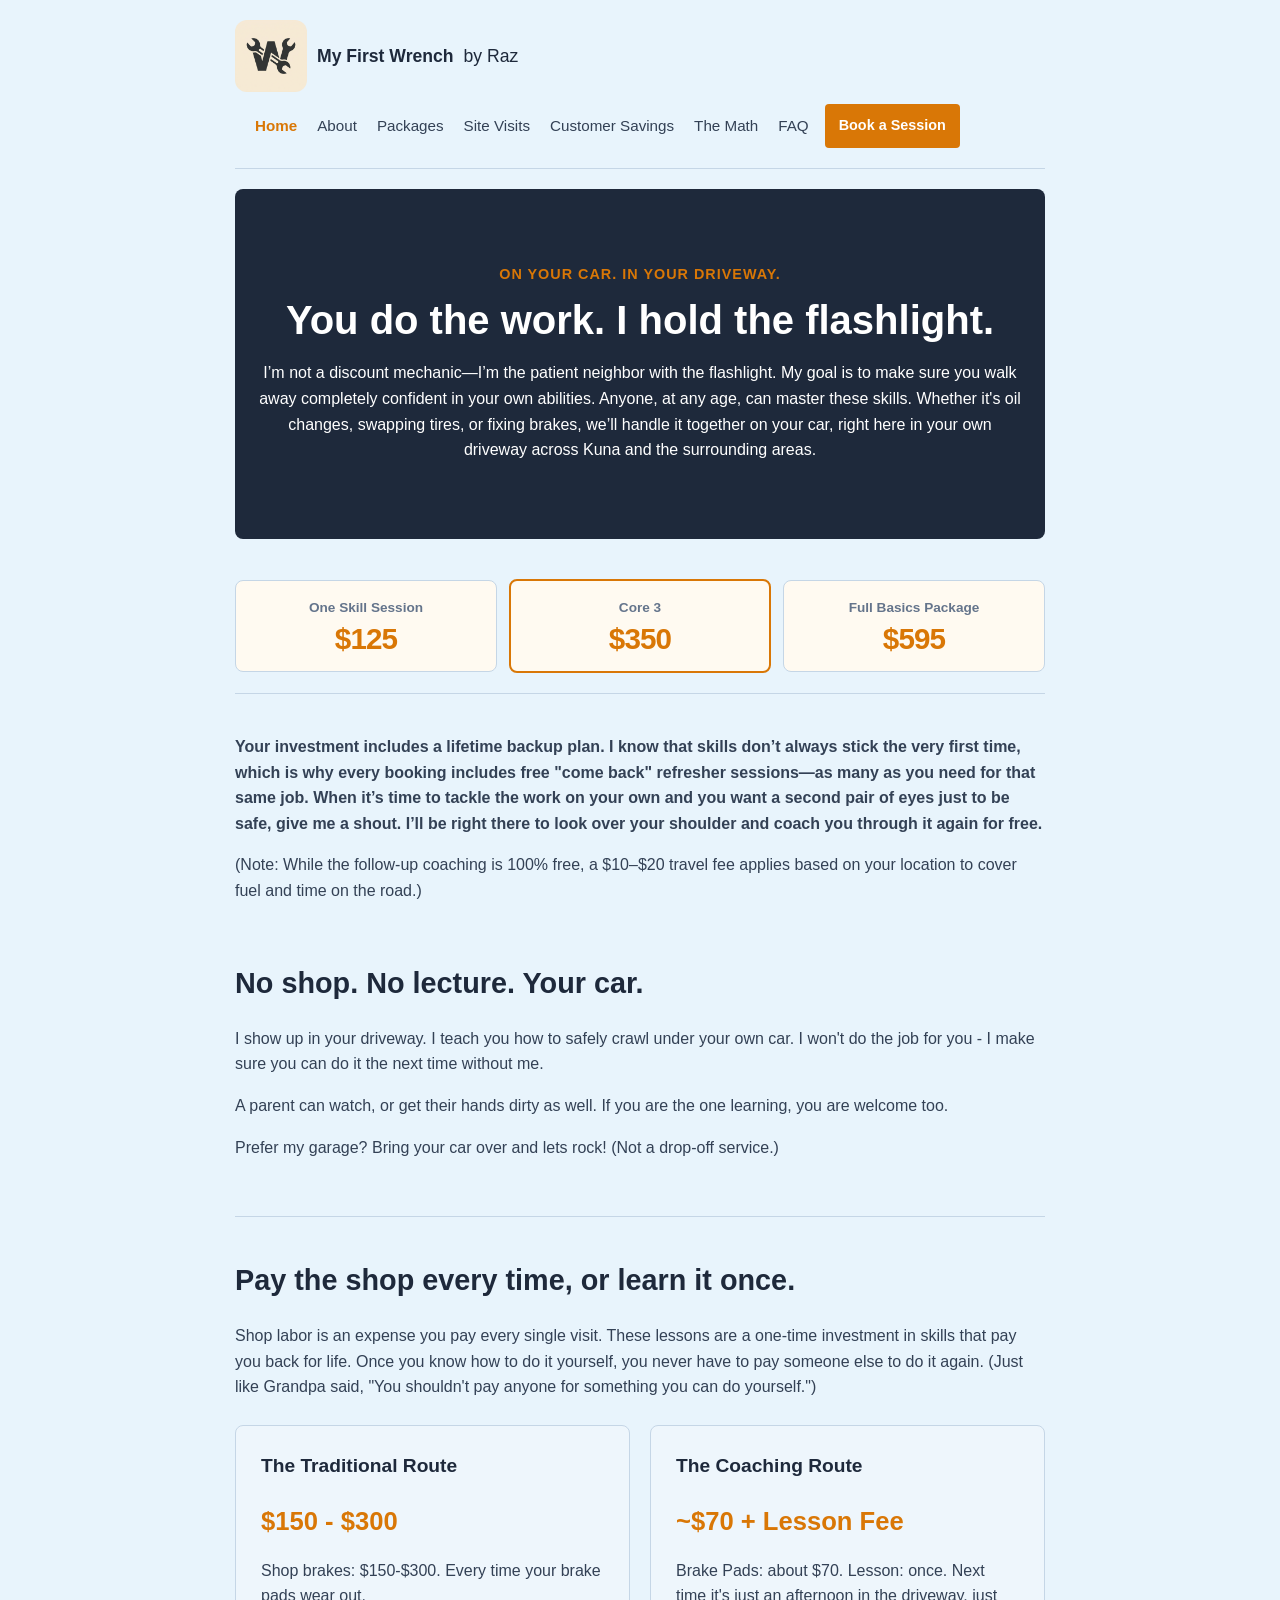
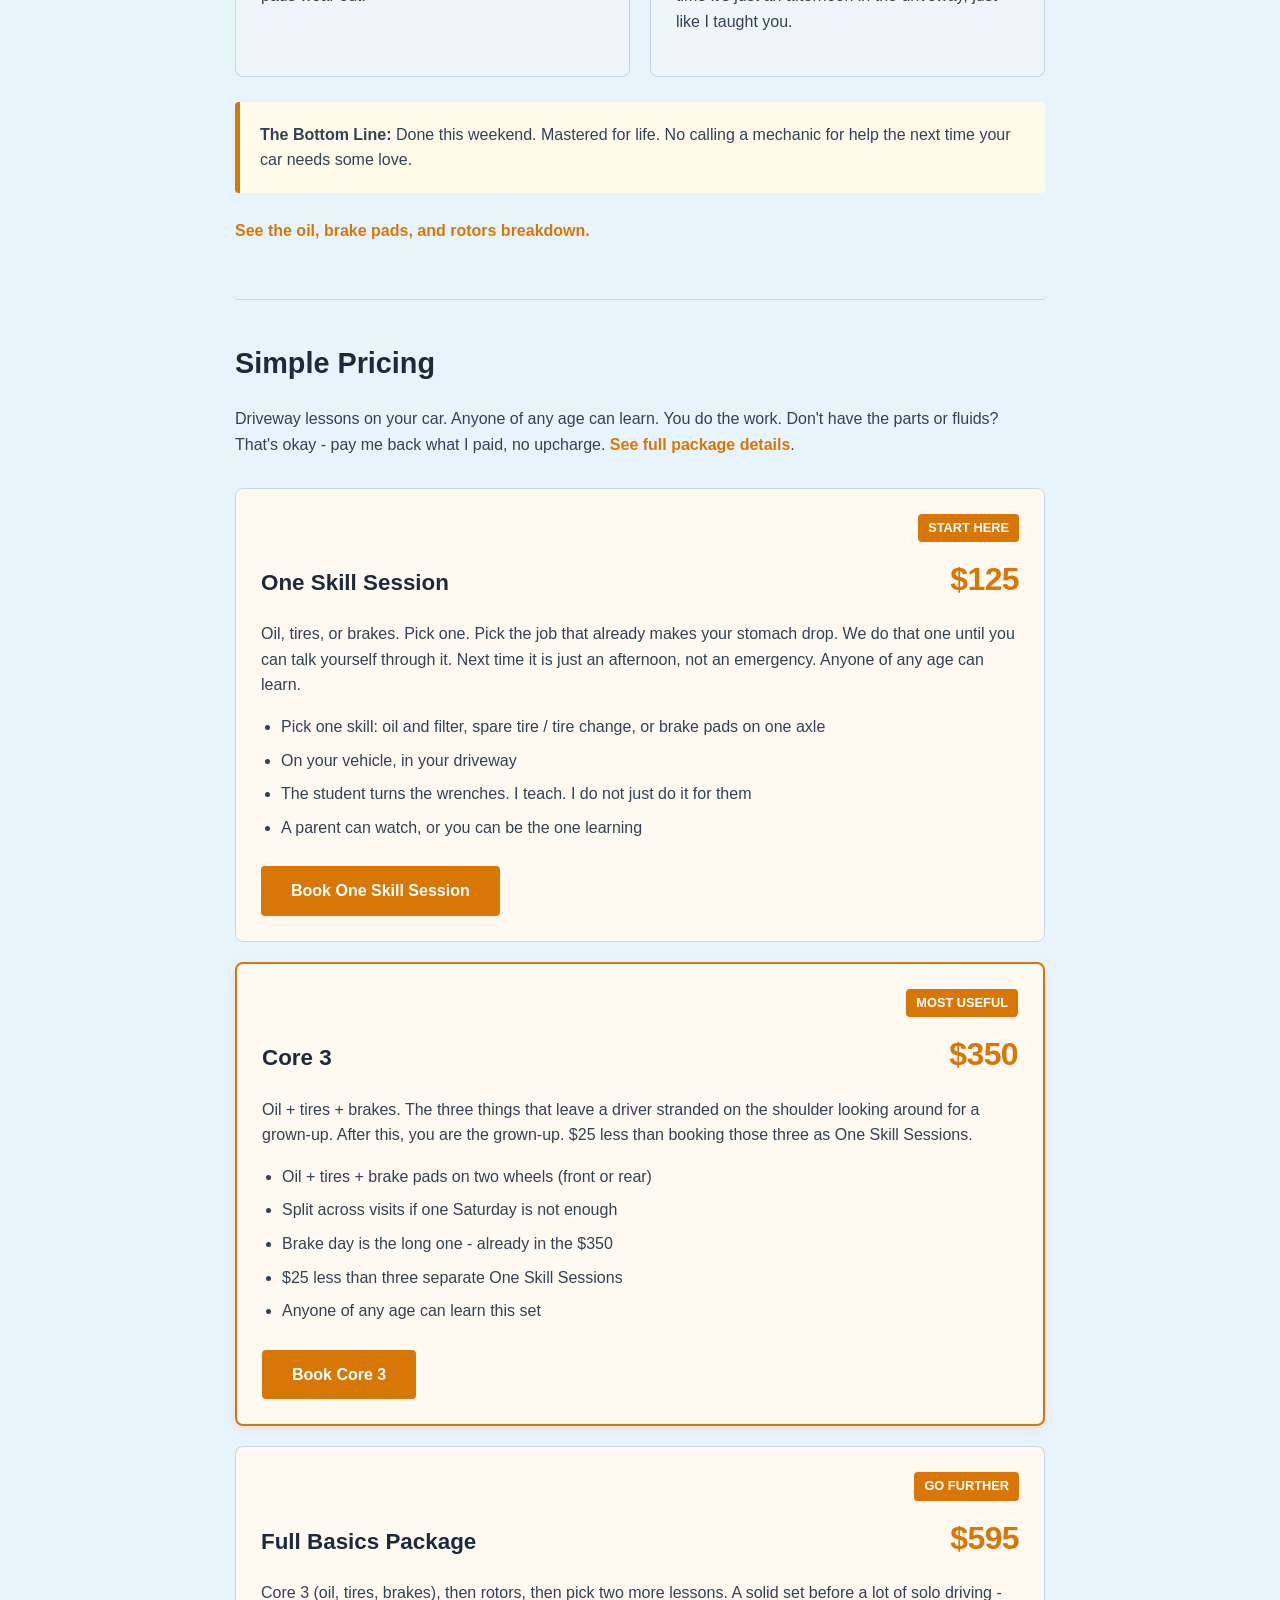
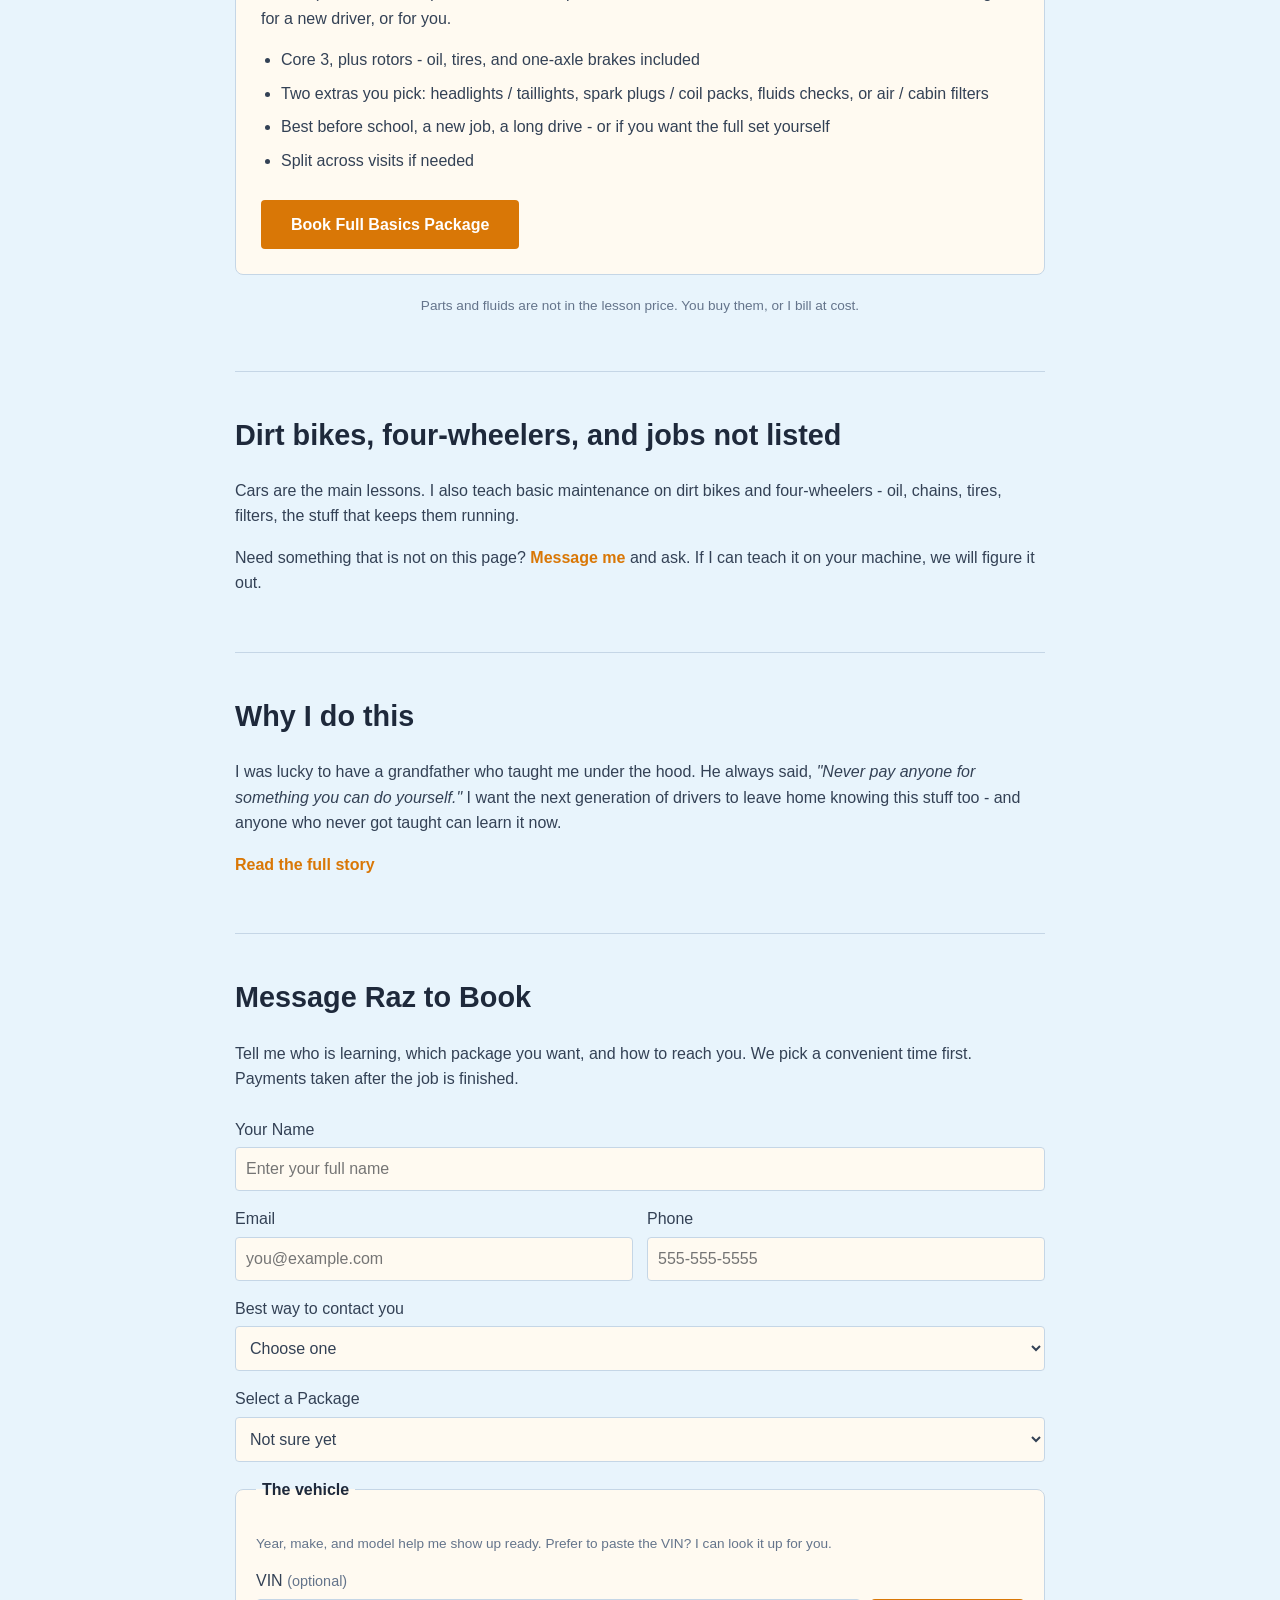
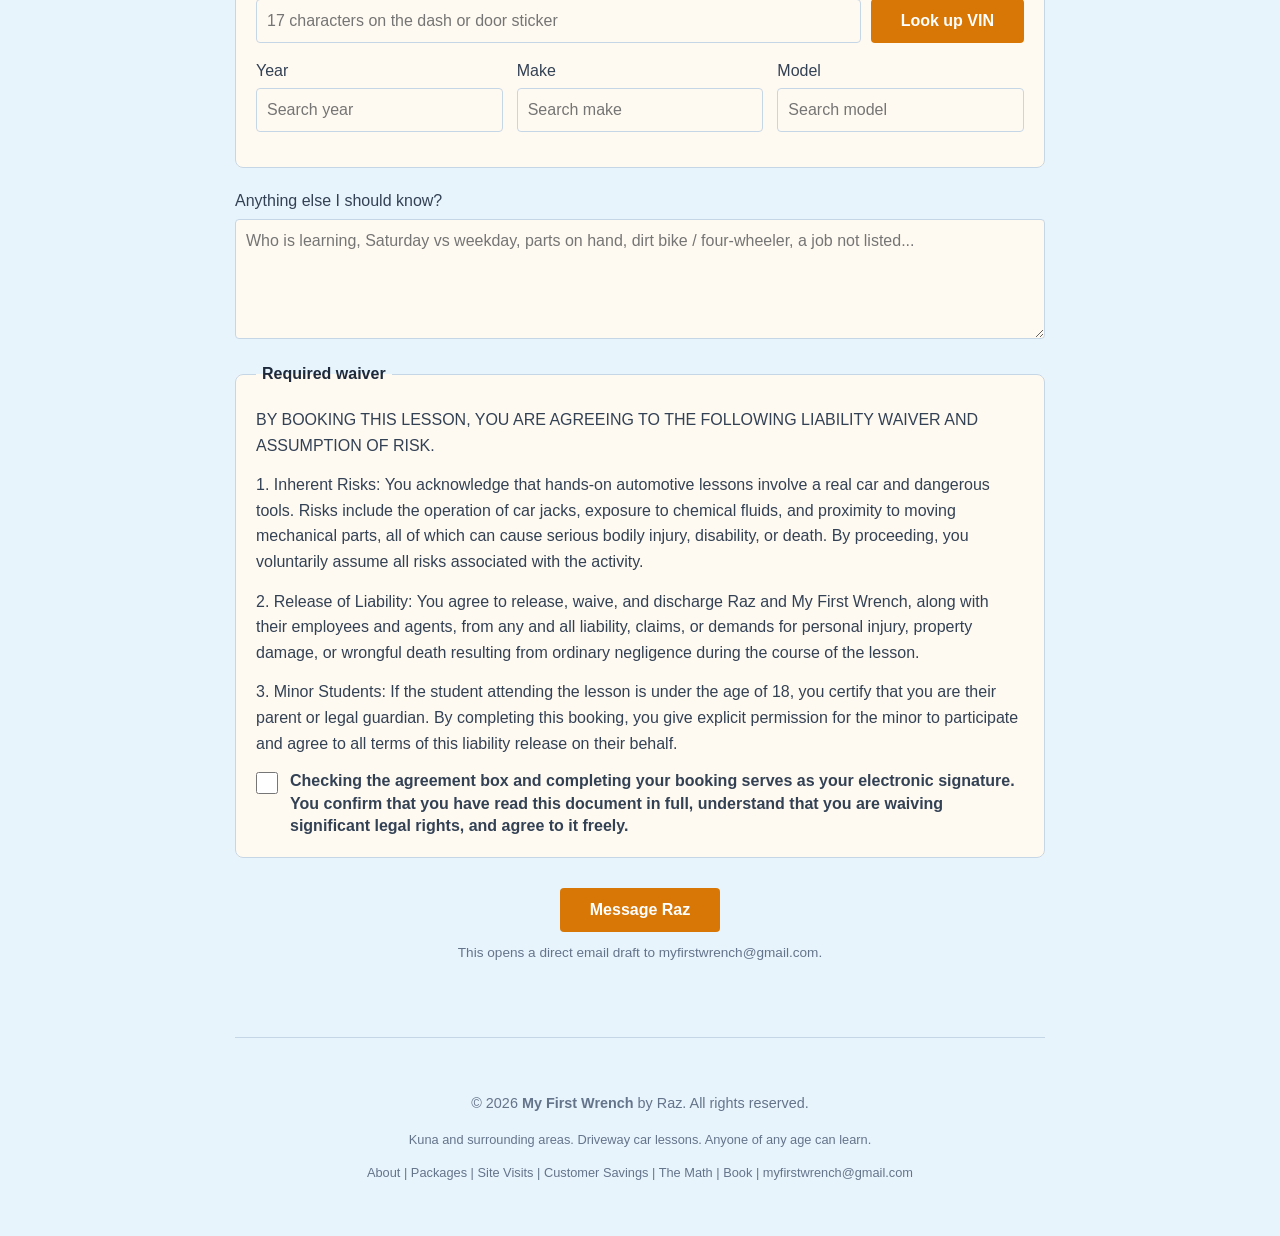
==== commit 54d86646: "Ship Trusted local site: avatar logo, About car underlay, The Math, Customer Savings, Site Visits" ====
--- a/index.html
+++ b/index.html
@@ -6,18 +6,20 @@
     <title>My First Wrench by Raz - Driveway Car Lessons</title>
     <meta name="description" content="Kuna and surrounding areas. Driveway car lessons for anyone of any age. One Skill Session $125, Core 3 $350, Full Basics Package $595. You do the work. I hold the flashlight.">
     <link rel="icon" href="assets/favicon.svg" type="image/svg+xml">
-    <link rel="stylesheet" href="css/styles.css?v=navbtn1">
+    <link rel="stylesheet" href="css/styles.css?v=look6">
 </head>
 <body>
     <a class="skip" href="#main">Skip to content</a>
     <div class="container">
         <nav>
-            <a href="index.html" class="logo">My First Wrench <span style="font-weight:300;">by Raz</span></a>
+            <a href="index.html" class="logo"><img src="assets/myfirstwrench-avatar.png" width="72" height="72" alt="My First Wrench"> My First Wrench <span class="logo-by">by Raz</span></a>
             <div class="nav-links">
                 <a href="index.html" aria-current="page">Home</a>
                 <a href="about.html">About</a>
                 <a href="packages.html">Packages</a>
-                <a href="savings.html">The Math</a>
+                <a href="site-visits.html">Site Visits</a>
+                <a href="customer-savings.html">Customer Savings</a>
+                <a href="the-math.html">The Math</a>
                 <a href="faq.html">FAQ</a>
                 <a class="btn" href="#book">Book a Session</a>
             </div>
@@ -27,10 +29,10 @@
         <header class="hero">
             <p class="tagline">On your car. In your driveway.</p>
             <h1>You do the work. I hold the flashlight.</h1>
-            <p class="subheadline">Anyone of any age can learn. Oil, tires, and brakes — on your car, in Kuna and surrounding areas. One Skill Session $125.</p>
+            <p>I’m not a discount mechanic—I’m the patient neighbor with the flashlight. My goal is to make sure you walk away completely confident in your own abilities. Anyone, at any age, can master these skills. Whether it's oil changes, swapping tires, or fixing brakes, we’ll handle it together on your car, right here in your own driveway across Kuna and the surrounding areas.</p>
         </header>
 
-        <nav class="price-strip" aria-label="Lesson prices">
+        <nav class="price-strip" data-price-strip aria-label="Lesson prices">
             <a href="#packages">
                 <span class="price-strip-name">One Skill Session</span>
                 <span class="price-strip-amount">$125</span>
@@ -44,10 +46,12 @@
                 <span class="price-strip-amount">$595</span>
             </a>
         </nav>
+        <p><strong>Your investment includes a lifetime backup plan. I know that skills don’t always stick the very first time, which is why every booking includes free "come back" refresher sessions—as many as you need for that same job. When it’s time to tackle the work on your own and you want a second pair of eyes just to be safe, give me a shout. I’ll be right there to look over your shoulder and coach you through it again for free.</strong></p>
+        <p>(Note: While the follow-up coaching is 100% free, a $10–$20 travel fee applies based on your location to cover fuel and time on the road.)</p>
 
         <section id="how-it-works">
             <h2>No shop. No lecture. Your car.</h2>
-            <p>I show up in your driveway. I teach you how to safely crawl under your own car. I won't do the job for you — I make sure you can do it the next time without me.</p>
+            <p>I show up in your driveway. I teach you how to safely crawl under your own car. I won't do the job for you - I make sure you can do it the next time without me.</p>
             <p>A parent can watch, or get their hands dirty as well. If you are the one learning, you are welcome too.</p>
             <p>Prefer my garage? Bring your car over and lets rock! (Not a drop-off service.)</p>
         </section>
@@ -68,13 +72,14 @@
                 </div>
             </div>
             <div class="highlight-box">
-                <strong>The Bottom Line:</strong> Done this weekend. Mastered for life. No calling a mechanic for help the next time your car needs some love.</div>
-            <p><a class="section-link" href="savings.html">See the oil, brake pads, and rotors breakdown.</a></p>
+                <strong>The Bottom Line:</strong> Done this weekend. Mastered for life. No calling a mechanic for help the next time your car needs some love.
+            </div>
+            <p><a class="section-link" href="the-math.html">See the oil, brake pads, and rotors breakdown.</a></p>
         </section>
 
         <section id="packages">
             <h2>Simple Pricing</h2>
-            <p>Driveway lessons on your car. Anyone of any age can learn. You do the work. Don't have the parts or fluids? That's okay — pay me back what I paid, no upcharge. <a class="section-link" href="packages.html">See full package details</a>.</p>
+            <p>Driveway lessons on your car. Anyone of any age can learn. You do the work. Don't have the parts or fluids? That's okay - pay me back what I paid, no upcharge. <a class="section-link" href="packages.html">See full package details</a>.</p>
             <div class="package-list" data-packages>
                 <article class="package-item">
                     <span class="package-badge">Start here</span>
@@ -123,7 +128,7 @@
                     <a class="btn" href="book.html?package=full-basics">Book Full Basics Package</a>
                 </article>
             </div>
-            <p class="note-muted" style="text-align: center;">* Parts and fluids are not included in the lesson price. You buy them ahead of time, or I bill them to you at exact cost.</p>
+            <p class="note-muted" style="text-align: center;" data-parts-fine>* Parts and fluids are not included in the lesson price. You buy them ahead of time, or I bill them to you at exact cost.</p>
         </section>
 
         <section id="other-services">
@@ -134,7 +139,7 @@
 
         <section id="about-teaser">
             <h2>Why I do this</h2>
-            <p>I was lucky to have a grandfather who taught me under the hood. He always said, <em>"Never pay anyone for something you can do yourself."</em> I want the next generation of drivers to leave home knowing this stuff too — and anyone who never got taught can learn it now.</p>
+            <p>I was lucky to have a grandfather who taught me under the hood. He always said, <em>"Never pay anyone for something you can do yourself."</em> I want the next generation of drivers to leave home knowing this stuff too - and anyone who never got taught can learn it now.</p>
             <p><a class="section-link" href="about.html">Read the full story</a></p>
         </section>
 
@@ -169,9 +174,9 @@
                     <label for="package">Select a Package</label>
                     <select id="package" name="package">
                         <option value="">Not sure yet</option>
-                        <option value="one-skill">One Skill Session — $125</option>
-                        <option value="core-3">Core 3 — $350</option>
-                        <option value="full-basics">Full Basics Package — $595</option>
+                        <option value="one-skill">One Skill Session - $125</option>
+                        <option value="core-3">Core 3 - $350</option>
+                        <option value="full-basics">Full Basics Package - $595</option>
                     </select>
                 </div>
                 <fieldset class="vehicle-picker" data-vehicle-picker>
@@ -209,10 +214,13 @@
                 </div>
                 <fieldset class="waiver">
                     <legend>Required waiver</legend>
-                    <p>This is a hands-on lesson on a real car. Jacks, fluids, and moving parts can hurt someone. By booking, you agree you cannot hold Raz or My First Wrench liable if anyone is injured. If the student is a minor, you are their parent or guardian and you agree for them.</p>
-                    <div class="waiver-check">
+                    <p>BY BOOKING THIS LESSON, YOU ARE AGREEING TO THE FOLLOWING LIABILITY WAIVER AND ASSUMPTION OF RISK.
+<p>1. Inherent Risks: You acknowledge that hands-on automotive lessons involve a real car and dangerous tools. Risks include the operation of car jacks, exposure to chemical fluids, and proximity to moving mechanical parts, all of which can cause serious bodily injury, disability, or death. By proceeding, you voluntarily assume all risks associated with the activity.</p>
+<p>2. Release of Liability: You agree to release, waive, and discharge Raz and My First Wrench, along with their employees and agents, from any and all liability, claims, or demands for personal injury, property damage, or wrongful death resulting from ordinary negligence during the course of the lesson.</p>
+<p>3. Minor Students: If the student attending the lesson is under the age of 18, you certify that you are their parent or legal guardian. By completing this booking, you give explicit permission for the minor to participate and agree to all terms of this liability release on their behalf.</p>
+                      <div class="waiver-check">
                         <input id="waiver" name="waiver" type="checkbox" value="accepted" required>
-                        <label for="waiver">I have read this and I agree. I will not hold Raz or My First Wrench liable if someone gets hurt.</label>
+                        <label for="waiver"> Checking the agreement box and completing your booking serves as your electronic signature. You confirm that you have read this document in full, understand that you are waiving significant legal rights, and agree to it freely.</label>
                     </div>
                 </fieldset>
                 <button type="submit" class="btn btn-center">Message Raz</button>
@@ -228,7 +236,9 @@
             <p style="font-size:0.8rem; margin-top:5px;">
                 <a href="about.html">About</a> |
                 <a href="packages.html">Packages</a> |
-                <a href="savings.html">The Math</a> |
+                <a href="site-visits.html">Site Visits</a> |
+                <a href="customer-savings.html">Customer Savings</a> |
+                <a href="the-math.html">The Math</a> |
                 <a href="book.html">Book</a> |
                 <a href="mailto:myfirstwrench@gmail.com" data-contact-mailto>myfirstwrench@gmail.com</a>
             </p>
--- a/css/styles.css
+++ b/css/styles.css
@@ -1,10 +1,10 @@
 :root {
     --primary: #1e293b;
     --accent: #d97706;
-    --light-bg: #f7f0e3;
+    --light-bg: #eef6fc;
     --text-main: #334155;
     --text-muted: #64748b;
-    --card-border: #ddcfb6;
+    --card-border: #c5d6e6;
 }
 
 * { box-sizing: border-box; }
@@ -17,11 +17,12 @@
     color: var(--text-main);
     margin: 0;
     padding: 0;
-    background-color: #f4ead8;
+    background-color: #e8f4fc;
 }
 
 .container {
     max-width: 850px;
+    width: 100%;
     margin: 0 auto;
     padding: 0 20px;
 }
@@ -54,6 +55,96 @@
     font-size: 1.1rem;
     color: var(--primary);
     text-decoration: none;
+    display: inline-flex;
+    align-items: center;
+    gap: 10px;
+    min-height: 44px;
+}
+.logo img {
+    width: 72px;
+    height: 72px;
+    border-radius: 12px;
+    flex-shrink: 0;
+    display: block;
+    background: #f4ead8;
+    object-fit: cover;
+}
+.logo-by {
+    font-weight: 300;
+}
+.page-about {
+    position: relative;
+}
+
+.about-underlay {
+    position: fixed;
+    inset: 0;
+    z-index: 0;
+    display: flex;
+    align-items: center;
+    justify-content: center;
+    pointer-events: none;
+    background: #e8f4fc;
+}
+
+.about-underlay img {
+    display: block;
+    width: auto;
+    height: auto;
+    max-width: 100%;
+    max-height: 100%;
+    object-fit: contain;
+    object-position: center;
+}
+
+.about-underlay::after {
+    content: "";
+    position: absolute;
+    inset: 0;
+    background: rgba(232, 244, 252, 0.28);
+}
+
+.page-about .container {
+    position: relative;
+    z-index: 1;
+}
+
+.page-about nav {
+    background: transparent;
+    border-radius: 0;
+    padding: 20px 0;
+    margin-top: 0;
+    border: 0;
+    border-bottom: 1px solid var(--card-border);
+}
+
+.page-about header.hero {
+    background-color: rgba(30, 41, 59, 0.62);
+}
+
+.page-about section {
+    background: rgba(30, 41, 59, 0.62);
+    padding: 28px 24px;
+    border-radius: 8px;
+    border: 1px solid rgba(255, 255, 255, 0.18);
+    margin-bottom: 16px;
+    color: #cbd5e1;
+}
+
+.page-about section h2 {
+    color: #fff;
+}
+
+.page-about section:last-of-type {
+    border-bottom: 1px solid rgba(255, 255, 255, 0.18);
+}
+
+.page-about footer {
+    background: rgba(255, 250, 241, 0.92);
+    border-radius: 8px;
+    border: 1px solid var(--card-border);
+    margin: 12px 0 24px;
+    padding: 28px 20px;
 }
 .nav-links {
     display: flex;
@@ -101,6 +192,8 @@
     text-align: center;
     border-radius: 8px;
     margin: 20px 0 40px 0;
+    max-width: 100%;
+    overflow-wrap: break-word;
 }
 header p.tagline {
     text-transform: uppercase;
@@ -661,6 +754,167 @@
     color: var(--accent);
 }
 
+.video-embed {
+    max-width: 360px;
+    margin: 28px auto;
+    background: #0f172a;
+    border-radius: 8px;
+    overflow: hidden;
+}
+.video-embed video {
+    display: block;
+    width: 100%;
+    height: auto;
+    max-height: 72vh;
+    background: #0f172a;
+}
+.video-embed iframe {
+    display: block;
+    margin: 0 auto;
+    border: 0;
+    max-width: 100%;
+}
+.video-embed-reel {
+    max-width: min(360px, 100%);
+}
+
+.savings-table-wrap {
+    overflow-x: auto;
+    margin: 24px 0;
+    border: 1px solid var(--card-border);
+    border-radius: 8px;
+    background: #fffaf1;
+    -webkit-overflow-scrolling: touch;
+}
+.savings-table {
+    width: 100%;
+    border-collapse: collapse;
+    font-size: 0.95rem;
+}
+.savings-table th,
+.savings-table td {
+    padding: 14px 16px;
+    text-align: left;
+    vertical-align: top;
+    border-bottom: 1px solid var(--card-border);
+}
+.savings-table thead th {
+    background: var(--primary);
+    color: #fff;
+    font-size: 0.78rem;
+    letter-spacing: 0.04em;
+    text-transform: uppercase;
+    font-weight: 700;
+    white-space: nowrap;
+}
+.savings-table tbody tr:last-child td {
+    border-bottom: 0;
+}
+.savings-table tbody tr:nth-child(even) {
+    background: var(--light-bg);
+}
+.savings-table .date {
+    white-space: nowrap;
+    font-variant-numeric: tabular-nums;
+}
+.savings-table .num {
+    font-variant-numeric: tabular-nums;
+    font-weight: 650;
+    white-space: nowrap;
+    text-align: right;
+}
+.savings-table thead th.num {
+    text-align: right;
+    color: #fff;
+}
+.savings-table .save {
+    color: #3f621a;
+    font-weight: 800;
+}
+.savings-table .skill {
+    text-align: center;
+    vertical-align: middle;
+}
+.savings-table thead th.skill {
+    text-align: center;
+    white-space: normal;
+    max-width: 7.5rem;
+    line-height: 1.25;
+}
+.savings-table .skill .check {
+    display: inline-flex;
+    align-items: center;
+    justify-content: center;
+    width: 1.75rem;
+    height: 1.75rem;
+    min-width: 1.75rem;
+    min-height: 1.75rem;
+    padding: 0;
+    border-radius: 999px;
+    background: #e8f5d4;
+    color: #3f621a;
+    font-size: 1.15rem;
+    font-weight: 800;
+    line-height: 1;
+}
+.visually-hidden {
+    position: absolute;
+    width: 1px;
+    height: 1px;
+    padding: 0;
+    margin: -1px;
+    overflow: hidden;
+    clip: rect(0, 0, 0, 0);
+    white-space: nowrap;
+    border: 0;
+}
+
+@media (max-width: 900px) {
+    .savings-table thead {
+        display: none;
+    }
+    .savings-table,
+    .savings-table tbody,
+    .savings-table tr,
+    .savings-table td {
+        display: block;
+        width: 100%;
+    }
+    .savings-table tr {
+        padding: 12px 0;
+        border-bottom: 1px solid var(--card-border);
+    }
+    .savings-table tbody tr:nth-child(even) {
+        background: transparent;
+    }
+    .savings-table td {
+        display: grid;
+        grid-template-columns: 11rem 1fr;
+        gap: 12px;
+        padding: 8px 16px;
+        border-bottom: 0;
+        text-align: left;
+    }
+    .savings-table td::before {
+        content: attr(data-label);
+        font-size: 0.75rem;
+        font-weight: 700;
+        letter-spacing: 0.04em;
+        text-transform: uppercase;
+        color: var(--text-muted);
+    }
+    .savings-table .num {
+        text-align: left;
+    }
+    .savings-table .skill {
+        text-align: left;
+        align-items: center;
+    }
+    .savings-table .skill .check {
+        justify-self: start;
+    }
+}
+
 @media (max-width: 600px) {
     nav {
         flex-direction: column;
@@ -685,12 +939,26 @@
         margin-right: 0;
         margin-top: 4px;
     }
+    .logo img {
+        width: 56px;
+        height: 56px;
+    }
     header,
     header.hero {
-        padding: 40px 16px;
+        padding: 28px 14px;
+    }
+    header p.tagline {
+        letter-spacing: 0.4px;
+        font-size: 0.78rem;
     }
     header h1 {
-        font-size: 1.8rem;
+        font-size: 1.4rem;
+        overflow-wrap: break-word;
+        word-break: break-word;
+    }
+    header p {
+        overflow-wrap: break-word;
+        word-break: break-word;
     }
     .price-strip,
     .math-grid,
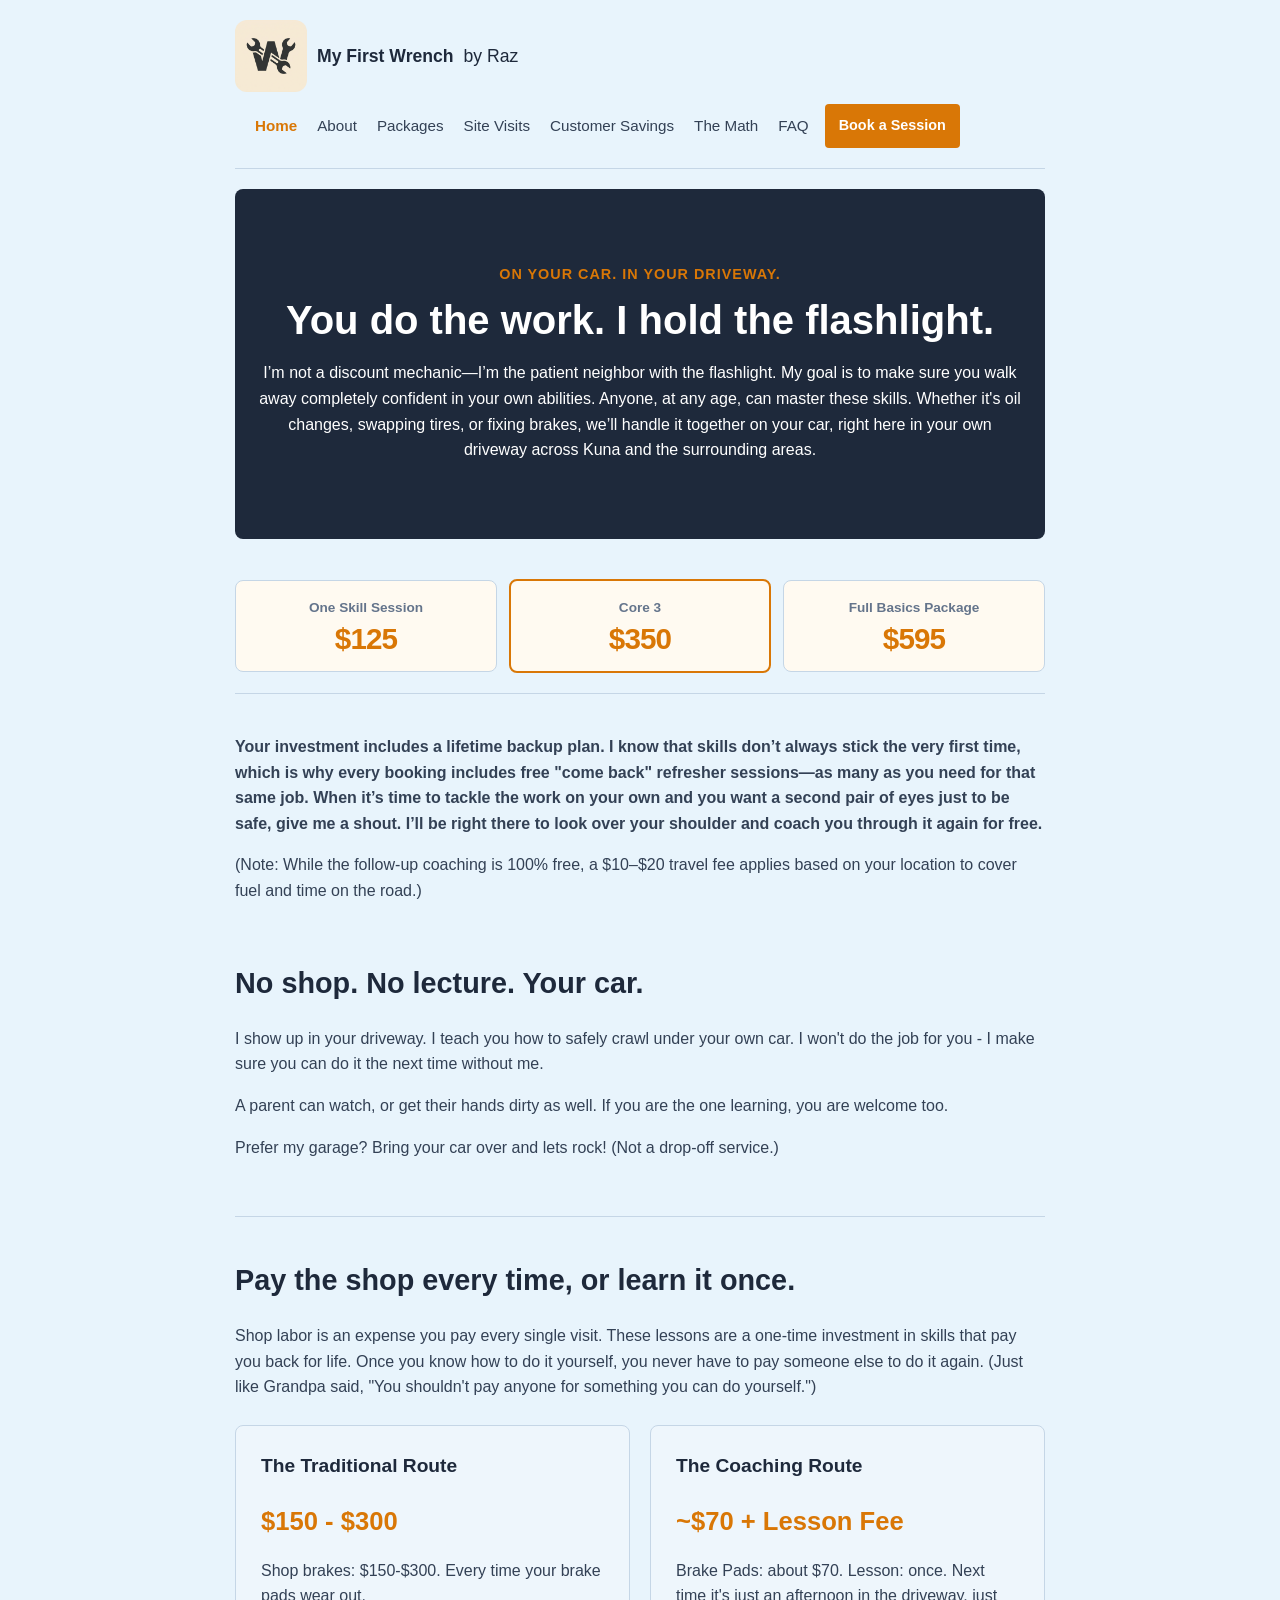
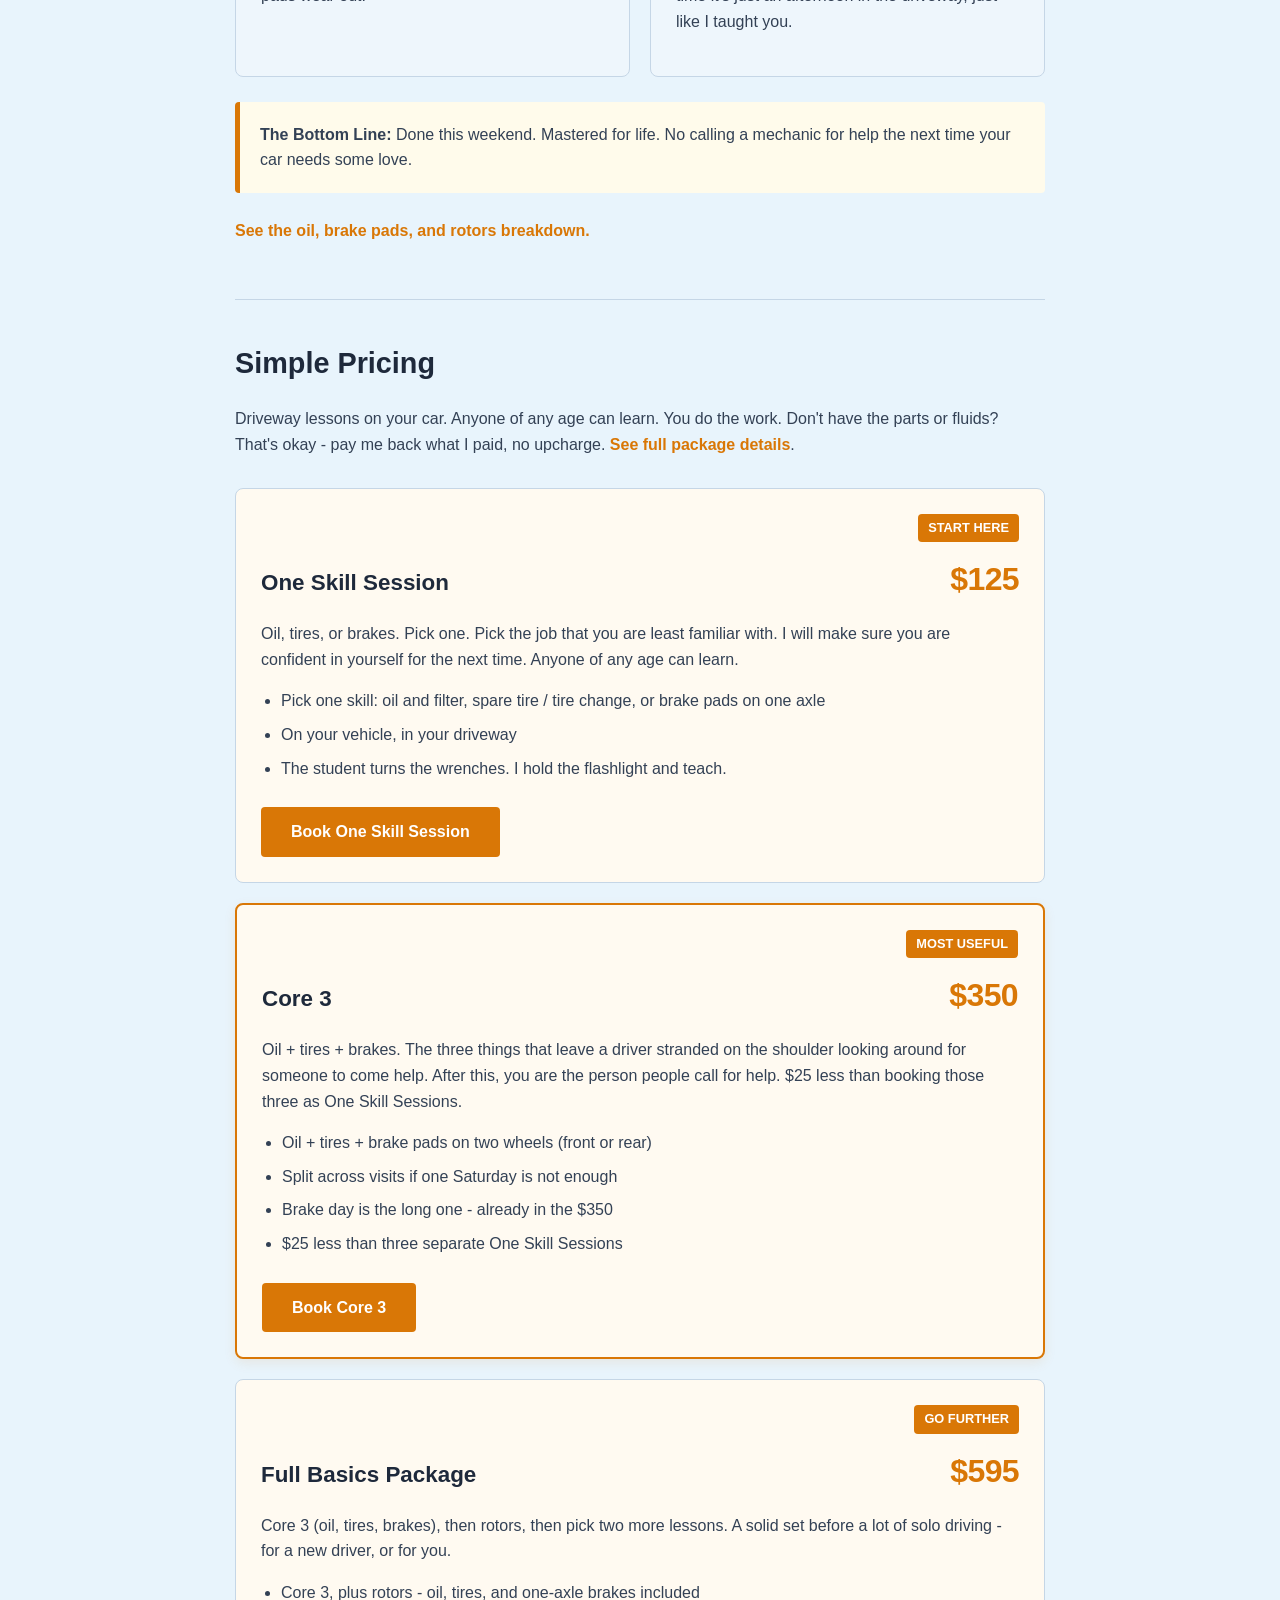
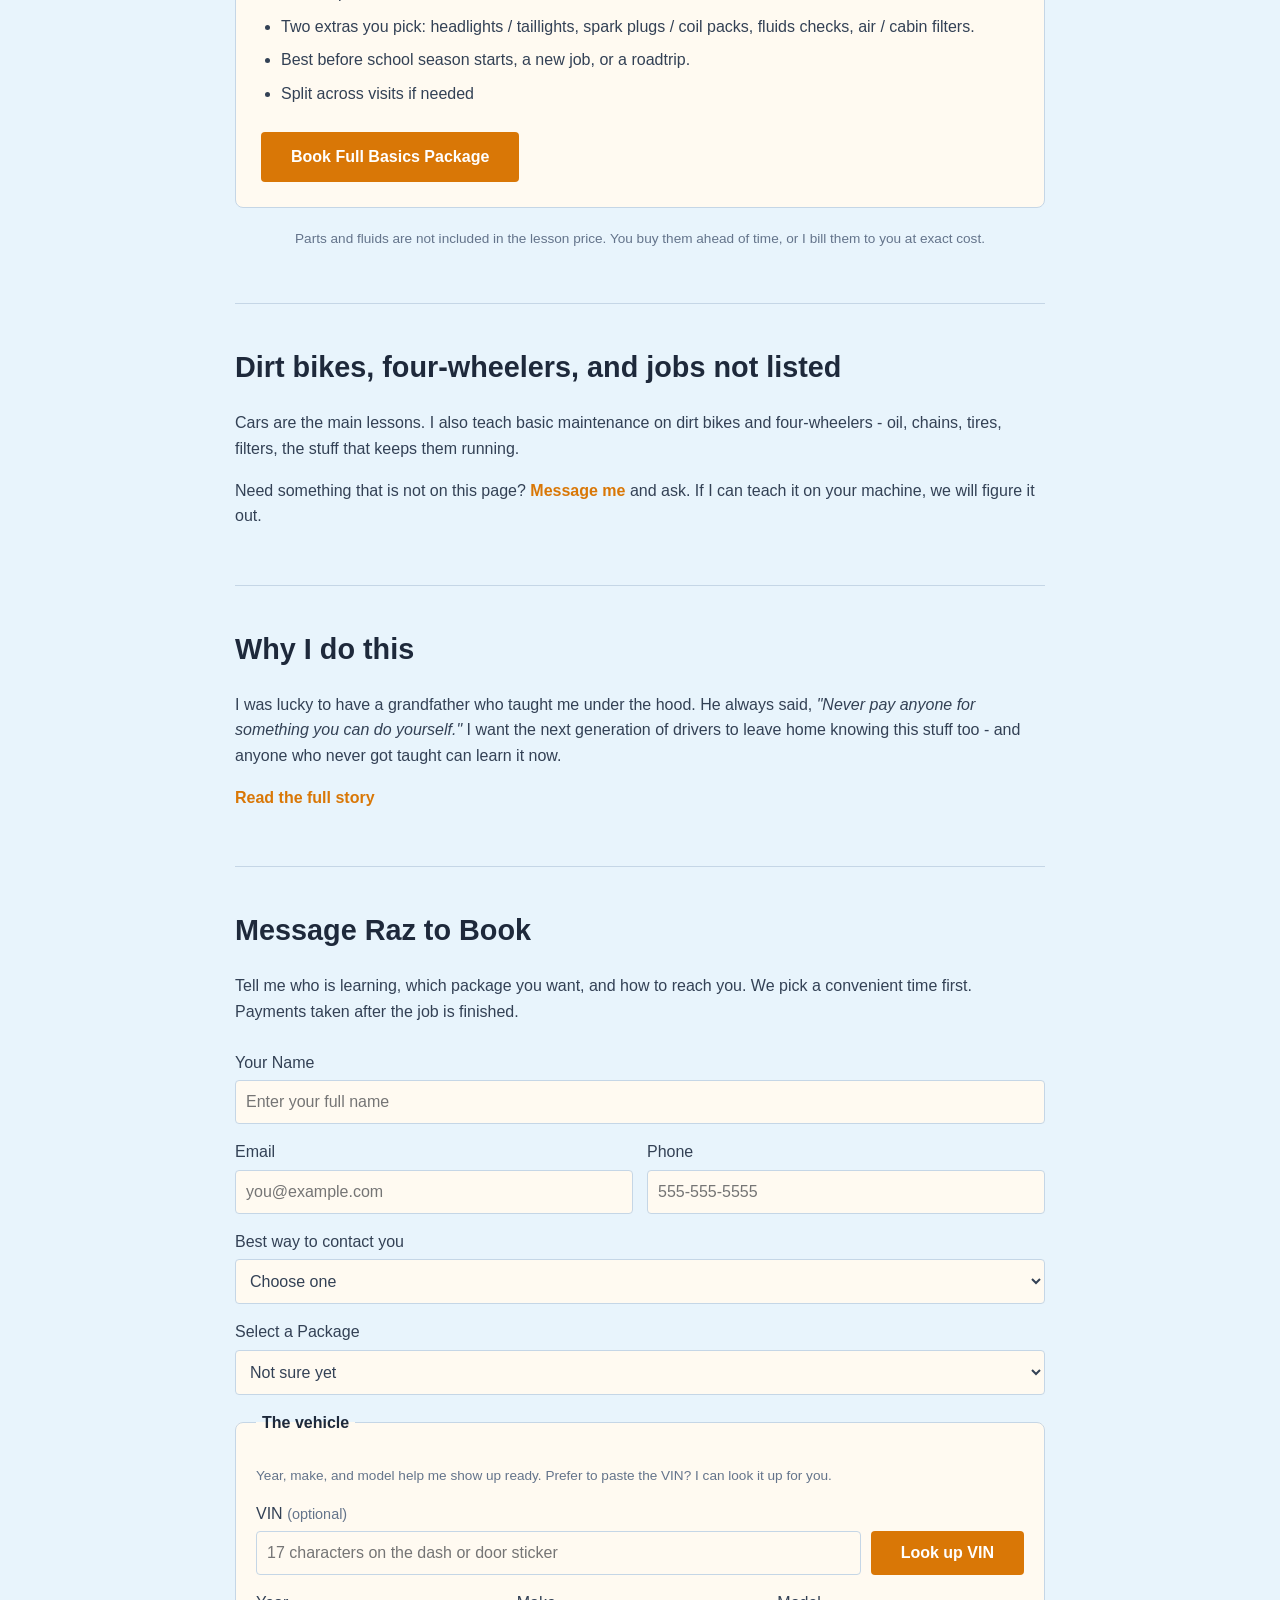
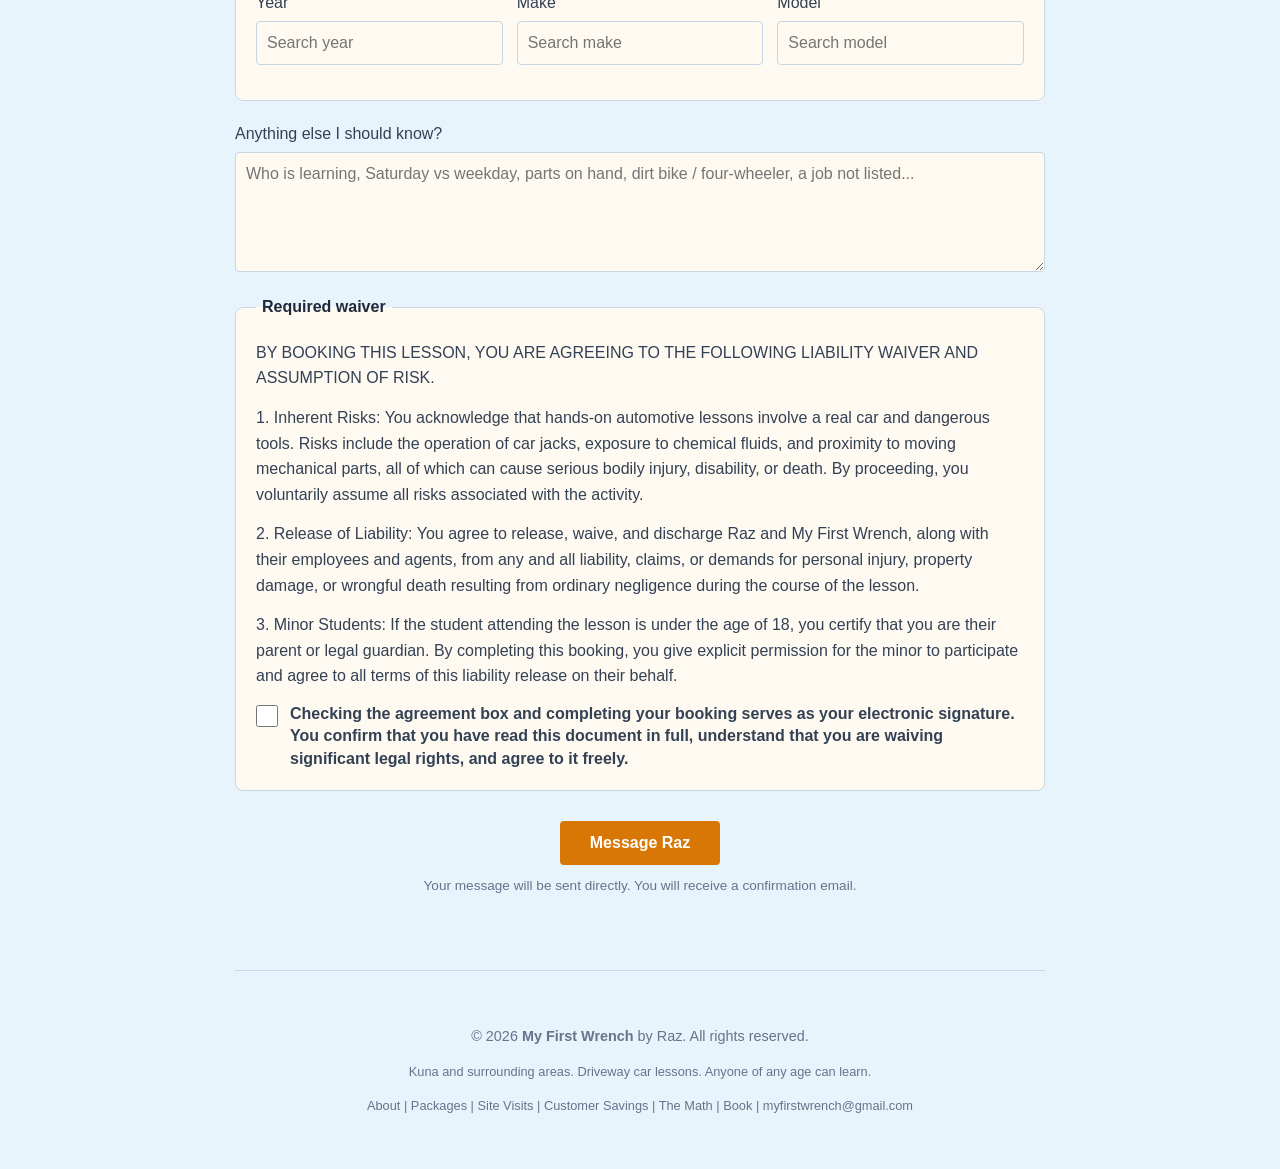
==== commit be8f4552: "Clean booking system replacement - single book.html page, all links point to it, Book Now! button do" ====
--- a/index.html
+++ b/index.html
@@ -224,7 +224,7 @@
                     </div>
                 </fieldset>
                 <button type="submit" class="btn btn-center">Message Raz</button>
-                <p class="note-muted" style="text-align:center;">This opens a direct email draft to <span data-contact-email>myfirstwrench@gmail.com</span>.</p>
+                <p class="note-muted" style="text-align:center;">Your message will be sent directly. You will receive a confirmation email.</p>
                 <p class="form-status" id="form-status" role="status" aria-live="polite"></p>
             </form>
         </section>
--- a/css/styles.css
+++ b/css/styles.css
@@ -145,6 +145,25 @@
     border: 1px solid var(--card-border);
     margin: 12px 0 24px;
     padding: 28px 20px;
+}
+.about-social {
+    display: flex;
+    flex-wrap: wrap;
+    gap: 8px 20px;
+    margin: 16px 0 0;
+}
+.about-social a {
+    display: inline-flex;
+    align-items: center;
+    min-height: 44px;
+    padding: 0 2px;
+    color: #fbbf24;
+}
+.about-social a:hover,
+.about-social a:focus-visible {
+    color: #fff;
+    text-decoration: underline;
+    outline: none;
 }
 .nav-links {
     display: flex;
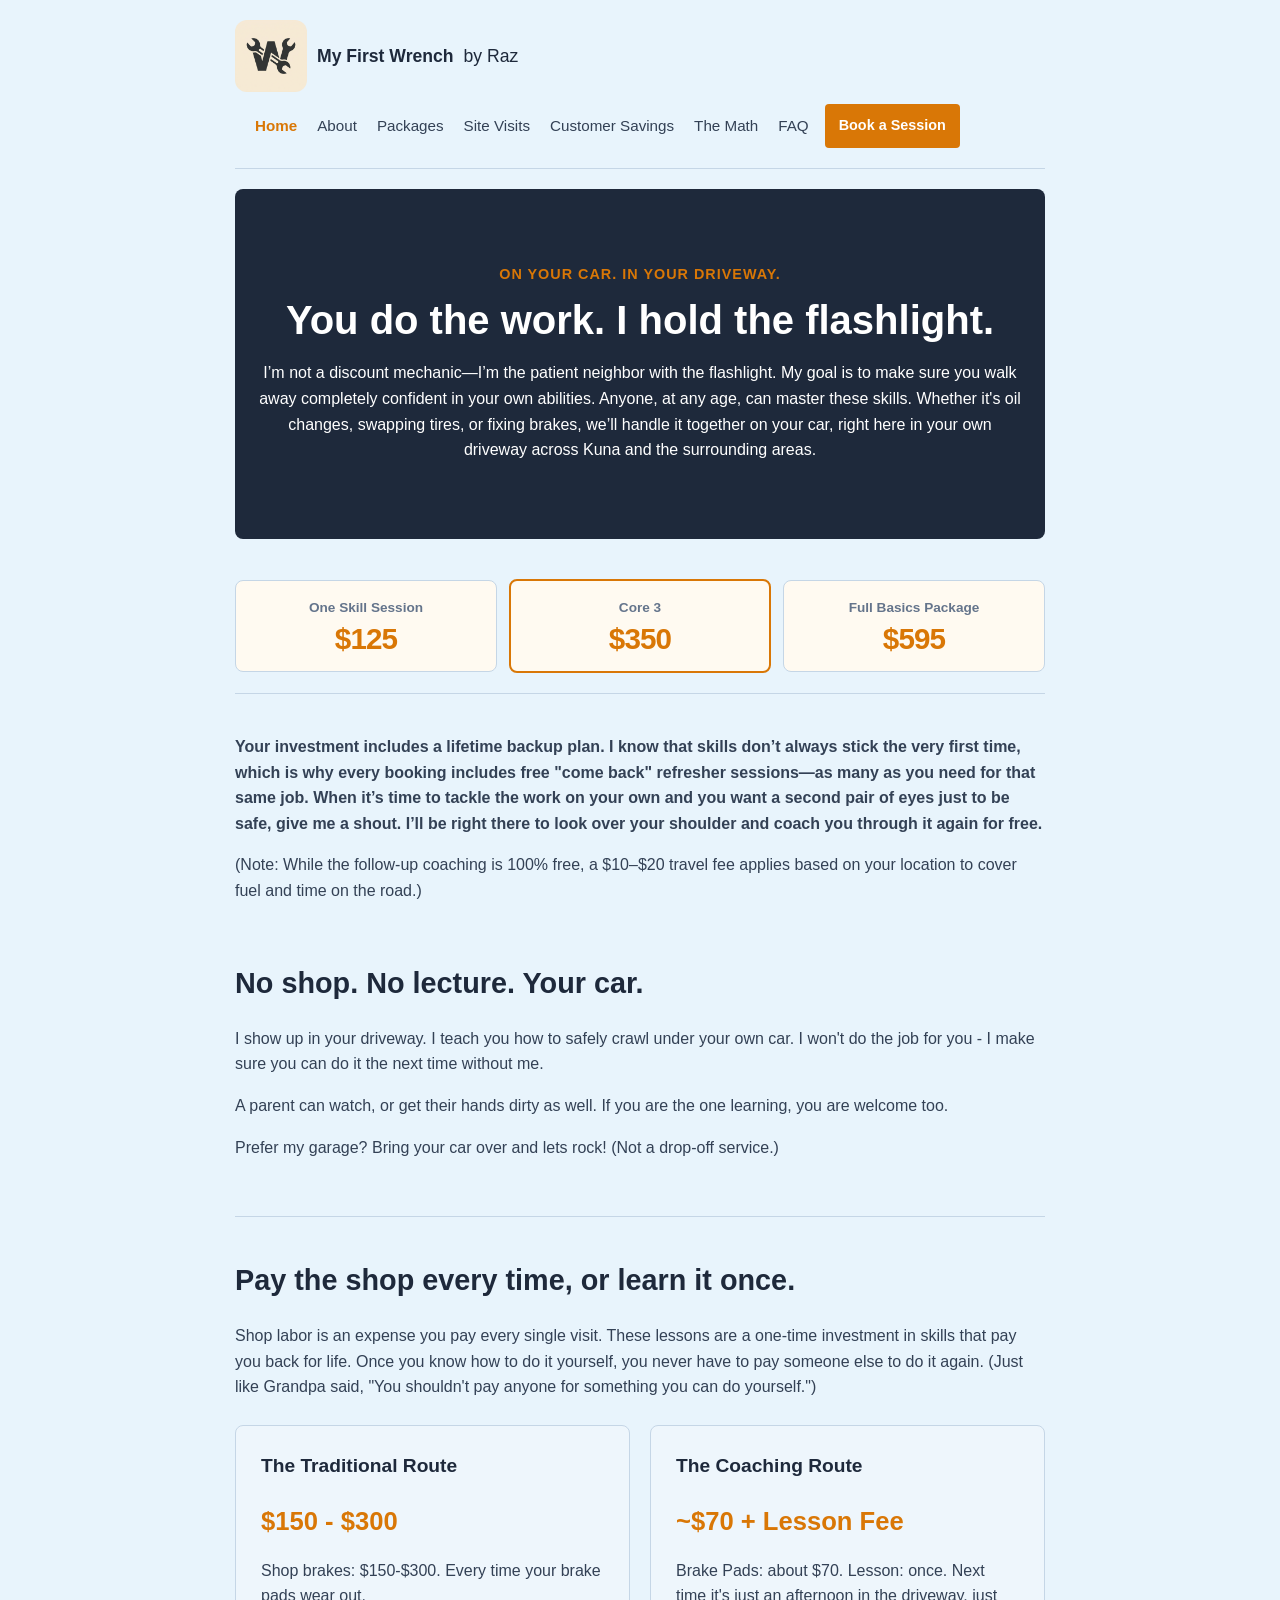
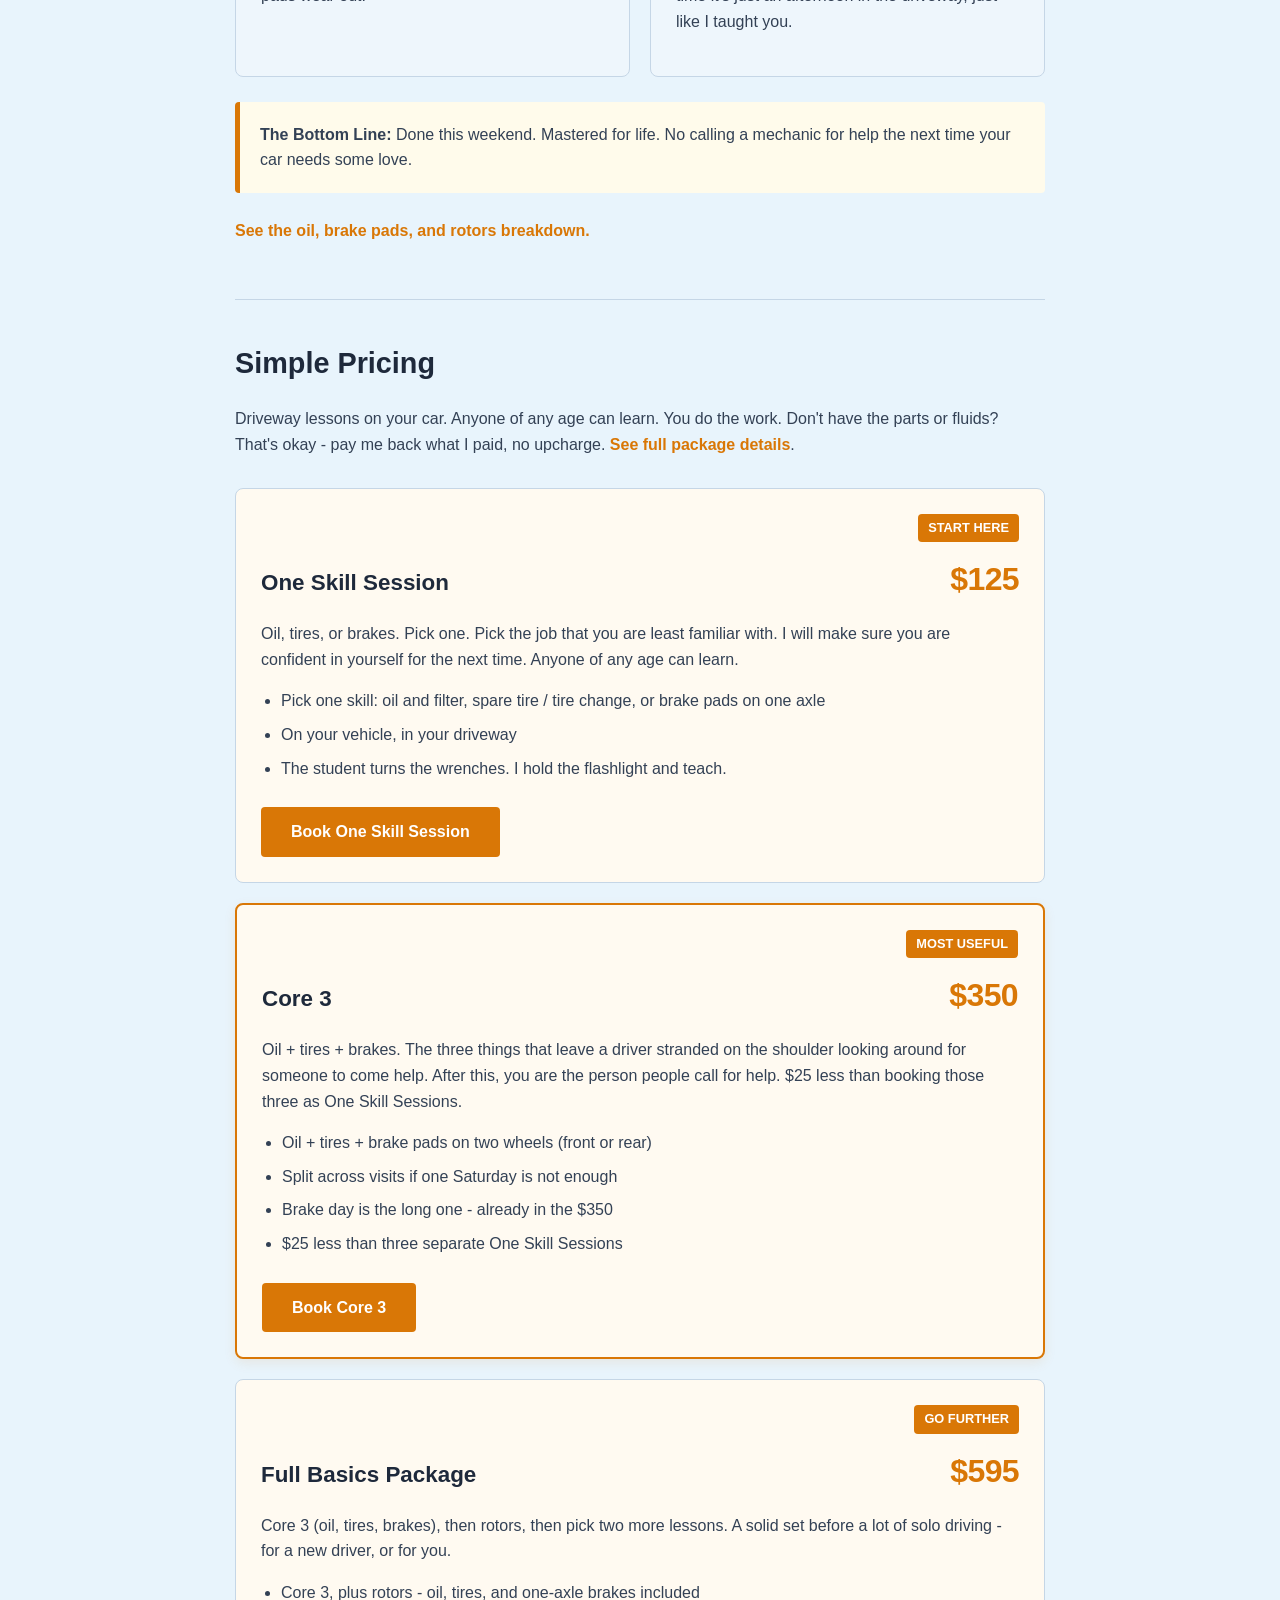
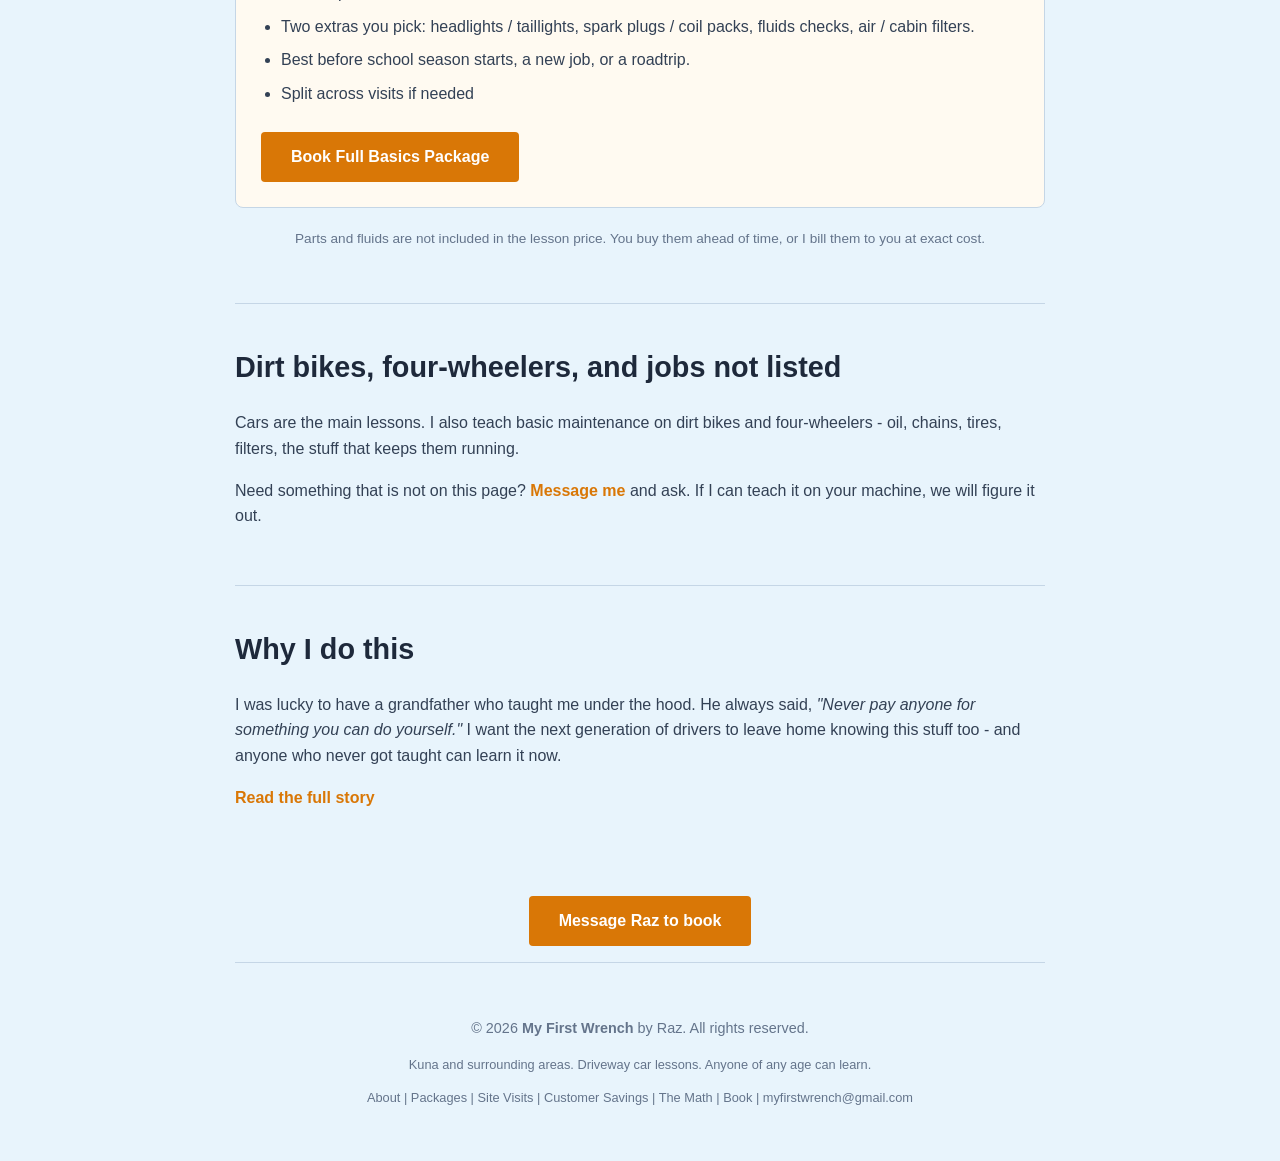
==== commit 8bd66a81: "Make phone mandatory on booking form + remove any remaining booking section from home page" ====
--- a/index.html
+++ b/index.html
@@ -21,7 +21,7 @@
                 <a href="customer-savings.html">Customer Savings</a>
                 <a href="the-math.html">The Math</a>
                 <a href="faq.html">FAQ</a>
-                <a class="btn" href="#book">Book a Session</a>
+                <a class="btn" href="book.html">Book a Session</a>
             </div>
         </nav>
 
@@ -33,15 +33,15 @@
         </header>
 
         <nav class="price-strip" data-price-strip aria-label="Lesson prices">
-            <a href="#packages">
+            <a href="packages.html">
                 <span class="price-strip-name">One Skill Session</span>
                 <span class="price-strip-amount">$125</span>
             </a>
-            <a href="#packages" class="featured-price">
+            <a href="packages.html" class="featured-price">
                 <span class="price-strip-name">Core 3</span>
                 <span class="price-strip-amount">$350</span>
             </a>
-            <a href="#packages">
+            <a href="packages.html">
                 <span class="price-strip-name">Full Basics Package</span>
                 <span class="price-strip-amount">$595</span>
             </a>
@@ -143,91 +143,9 @@
             <p><a class="section-link" href="about.html">Read the full story</a></p>
         </section>
 
-        <section id="book">
-            <h2>Message Raz to Book</h2>
-            <p>Tell me who is learning, which package you want, and how to reach you. We pick a convenient time first. Payments taken after the job is finished.</p>
-            <form id="book-form" data-book-form style="margin-top:25px;" action="mailto:myfirstwrench@gmail.com">
-                <div class="form-group">
-                    <label for="name">Your Name</label>
-                    <input type="text" id="name" name="name" placeholder="Enter your full name" required>
-                </div>
-                <div class="row">
-                    <div class="form-group">
-                        <label for="email">Email</label>
-                        <input type="email" id="email" name="email" placeholder="you@example.com" autocomplete="email">
-                    </div>
-                    <div class="form-group">
-                        <label for="phone">Phone</label>
-                        <input type="tel" id="phone" name="phone" placeholder="555-555-5555" autocomplete="tel">
-                    </div>
-                </div>
-                <div class="form-group">
-                    <label for="contact-pref">Best way to contact you</label>
-                    <select id="contact-pref" name="contact-pref" required>
-                        <option value="">Choose one</option>
-                        <option value="phone">Phone</option>
-                        <option value="text">Text</option>
-                        <option value="email">Email</option>
-                    </select>
-                </div>
-                <div class="form-group">
-                    <label for="package">Select a Package</label>
-                    <select id="package" name="package">
-                        <option value="">Not sure yet</option>
-                        <option value="one-skill">One Skill Session - $125</option>
-                        <option value="core-3">Core 3 - $350</option>
-                        <option value="full-basics">Full Basics Package - $595</option>
-                    </select>
-                </div>
-                <fieldset class="vehicle-picker" data-vehicle-picker>
-                    <legend>The vehicle</legend>
-                    <p class="note-muted">Year, make, and model help me show up ready. Prefer to paste the VIN? I can look it up for you.</p>
-                    <div class="form-group">
-                        <label for="vin">VIN <span class="optional">(optional)</span></label>
-                        <div class="vin-row">
-                            <input type="text" id="vin" name="vin" maxlength="17" autocomplete="off" spellcheck="false" placeholder="17 characters on the dash or door sticker">
-                            <button type="button" class="btn btn-secondary" data-vin-lookup>Look up VIN</button>
-                        </div>
-                        <p class="note-muted" data-vin-status role="status" aria-live="polite"></p>
-                    </div>
-                    <div class="row row-3">
-                        <div class="form-group">
-                            <label for="year">Year</label>
-                            <input type="text" id="year" name="year" list="year-list" placeholder="Search year" autocomplete="off">
-                            <datalist id="year-list"></datalist>
-                        </div>
-                        <div class="form-group">
-                            <label for="make">Make</label>
-                            <input type="text" id="make" name="make" list="make-list" placeholder="Search make" autocomplete="off">
-                            <datalist id="make-list"></datalist>
-                        </div>
-                        <div class="form-group">
-                            <label for="model">Model</label>
-                            <input type="text" id="model" name="model" list="model-list" placeholder="Search model" autocomplete="off">
-                            <datalist id="model-list"></datalist>
-                        </div>
-                    </div>
-                </fieldset>
-                <div class="form-group">
-                    <label for="message">Anything else I should know?</label>
-                    <textarea id="message" name="message" rows="4" placeholder="Who is learning, Saturday vs weekday, parts on hand, dirt bike / four-wheeler, a job not listed..."></textarea>
-                </div>
-                <fieldset class="waiver">
-                    <legend>Required waiver</legend>
-                    <p>BY BOOKING THIS LESSON, YOU ARE AGREEING TO THE FOLLOWING LIABILITY WAIVER AND ASSUMPTION OF RISK.
-<p>1. Inherent Risks: You acknowledge that hands-on automotive lessons involve a real car and dangerous tools. Risks include the operation of car jacks, exposure to chemical fluids, and proximity to moving mechanical parts, all of which can cause serious bodily injury, disability, or death. By proceeding, you voluntarily assume all risks associated with the activity.</p>
-<p>2. Release of Liability: You agree to release, waive, and discharge Raz and My First Wrench, along with their employees and agents, from any and all liability, claims, or demands for personal injury, property damage, or wrongful death resulting from ordinary negligence during the course of the lesson.</p>
-<p>3. Minor Students: If the student attending the lesson is under the age of 18, you certify that you are their parent or legal guardian. By completing this booking, you give explicit permission for the minor to participate and agree to all terms of this liability release on their behalf.</p>
-                      <div class="waiver-check">
-                        <input id="waiver" name="waiver" type="checkbox" value="accepted" required>
-                        <label for="waiver"> Checking the agreement box and completing your booking serves as your electronic signature. You confirm that you have read this document in full, understand that you are waiving significant legal rights, and agree to it freely.</label>
-                    </div>
-                </fieldset>
-                <button type="submit" class="btn btn-center">Message Raz</button>
-                <p class="note-muted" style="text-align:center;">Your message will be sent directly. You will receive a confirmation email.</p>
-                <p class="form-status" id="form-status" role="status" aria-live="polite"></p>
-            </form>
-        </section>
+         <p style="text-align:center; margin-top:30px;">
+            <a class="btn" href="book.html">Message Raz to book</a>
+        </p>
         </main>
 
         <footer>
@@ -246,4 +164,4 @@
     </div>
     <script src="js/site.js"></script>
 </body>
-</html>
+</html>
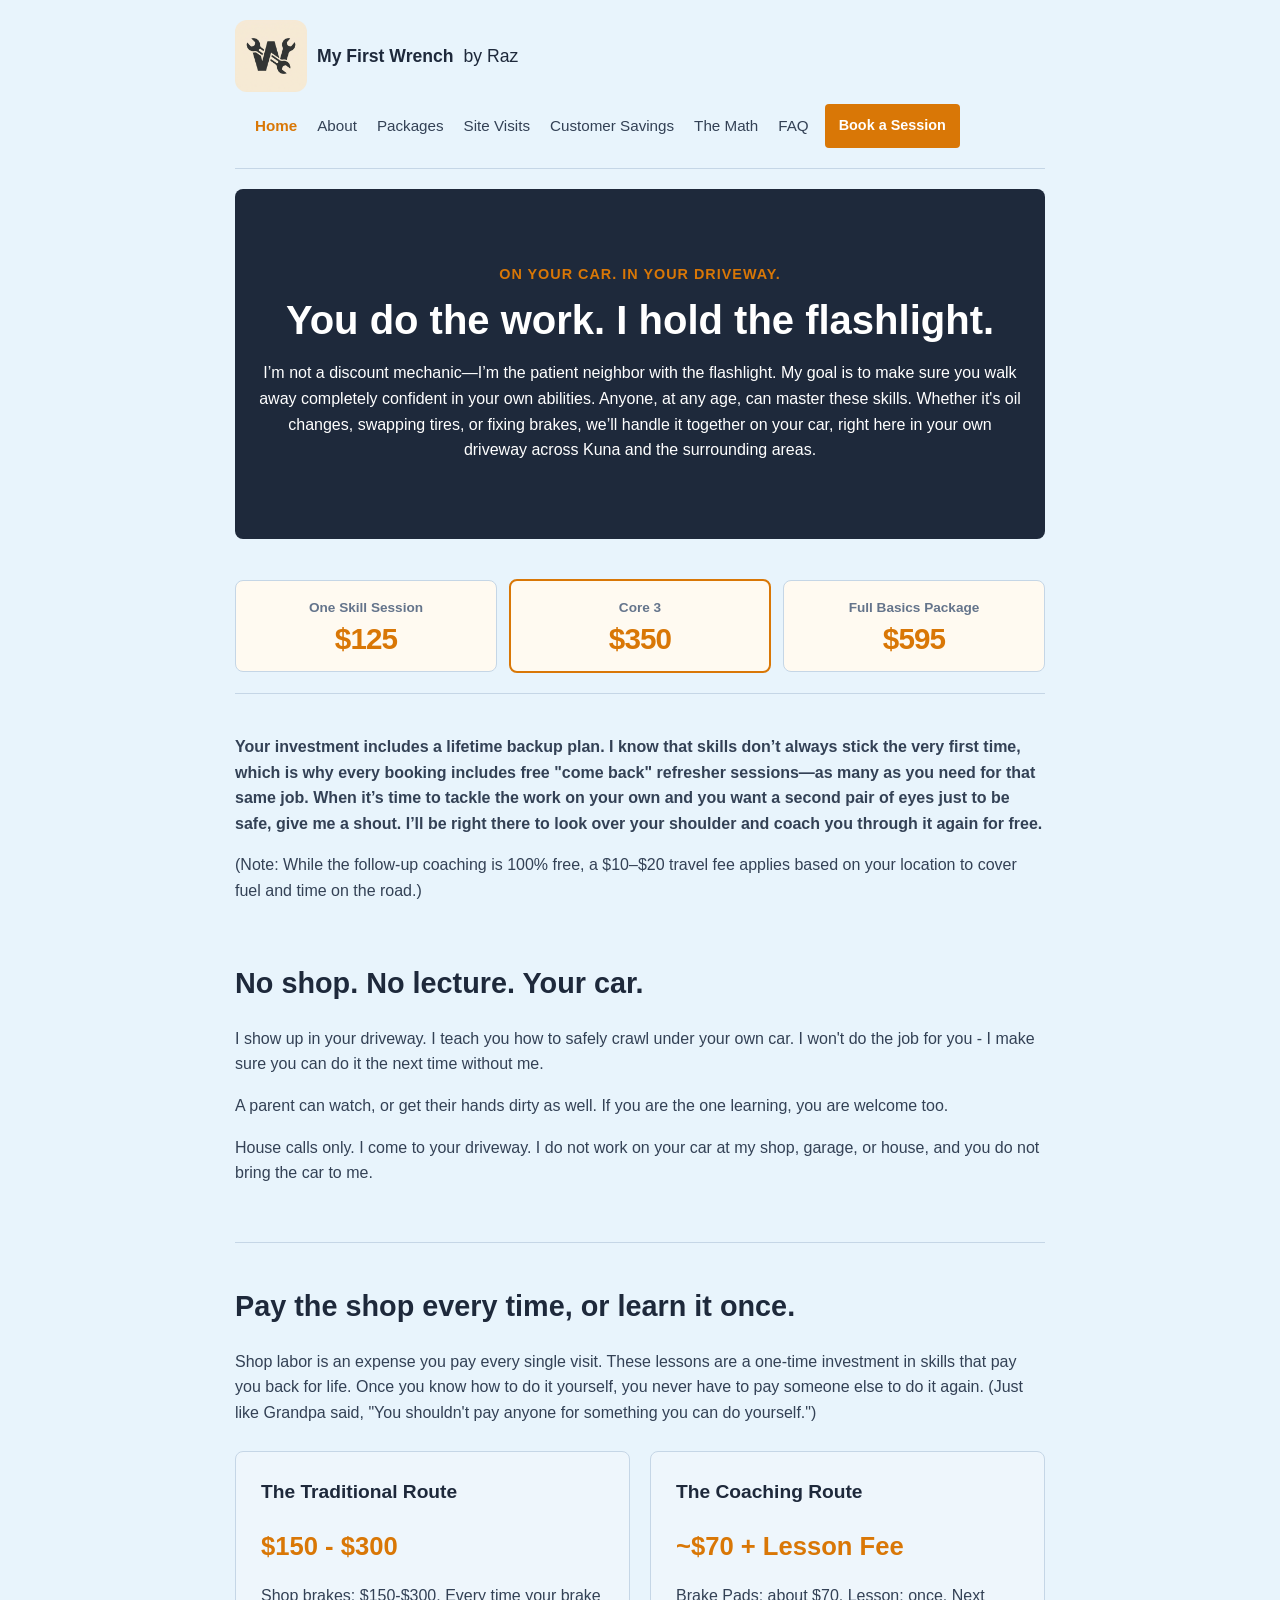
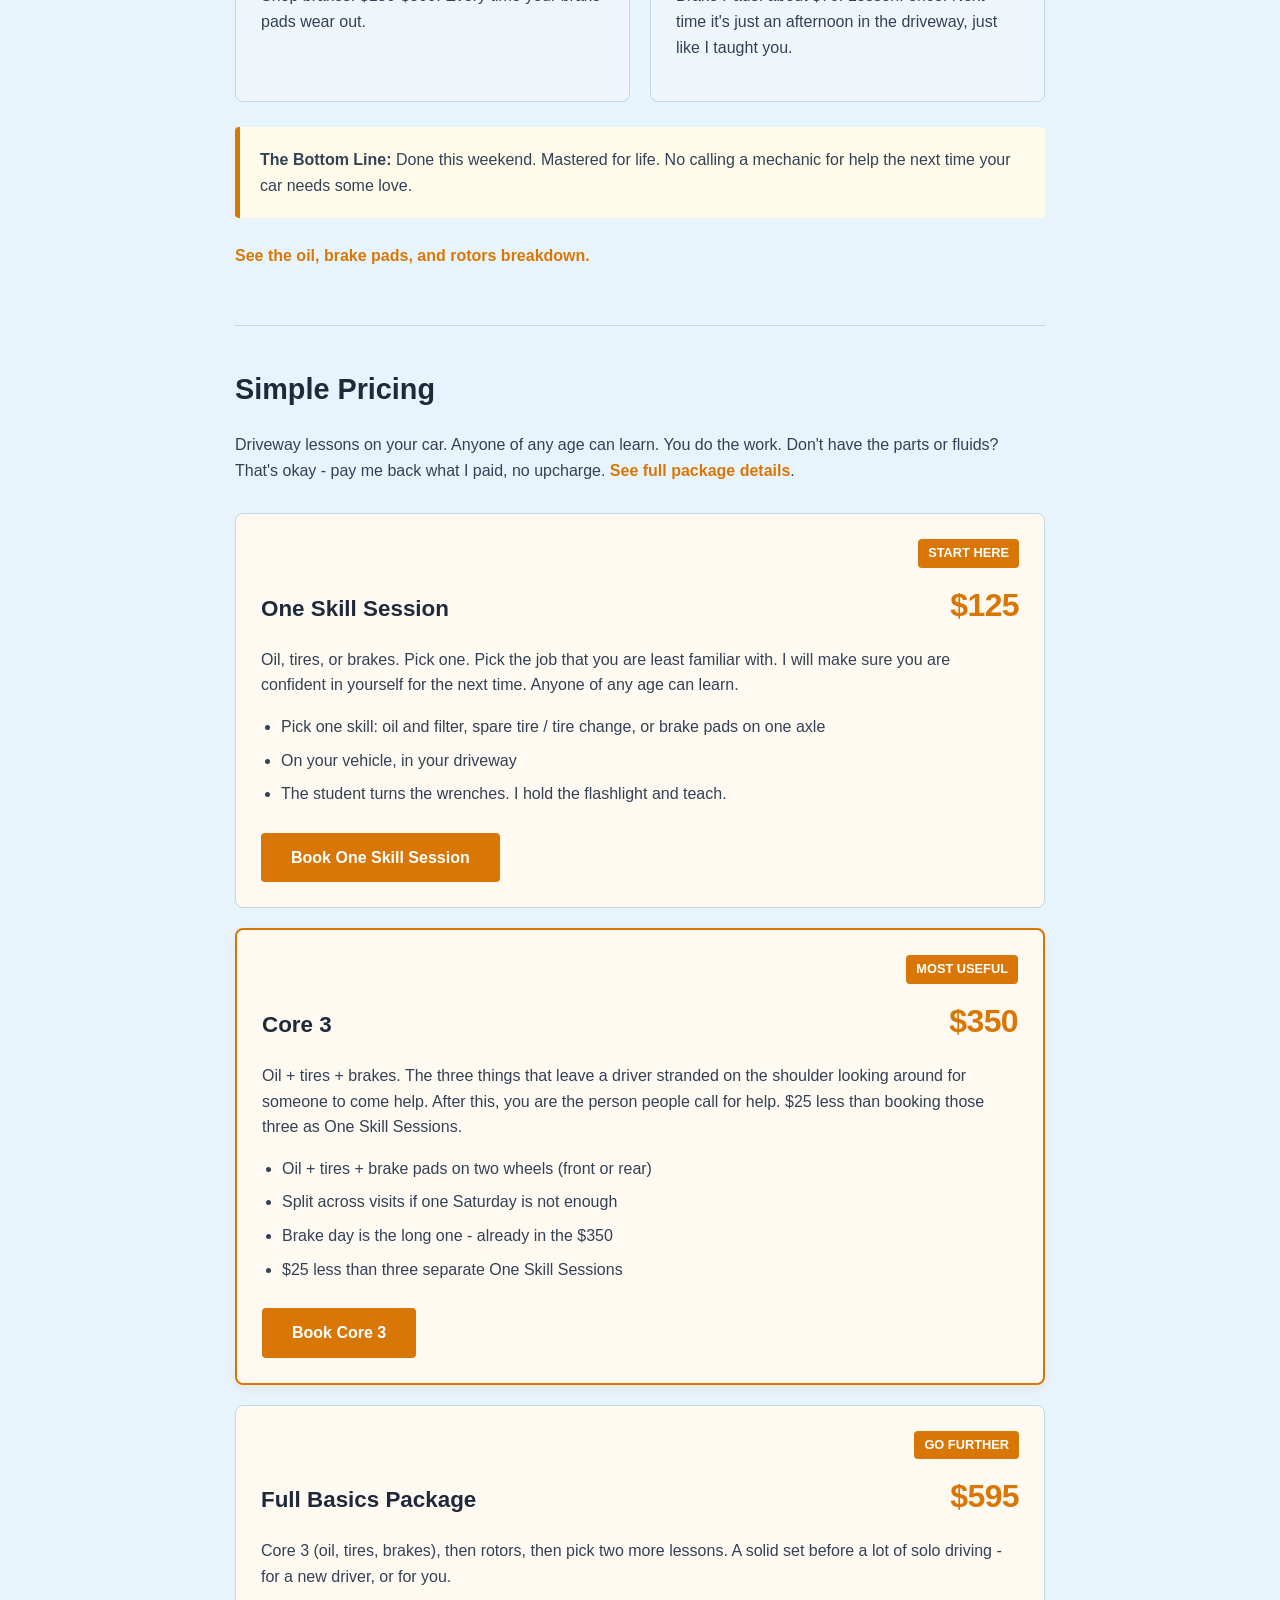
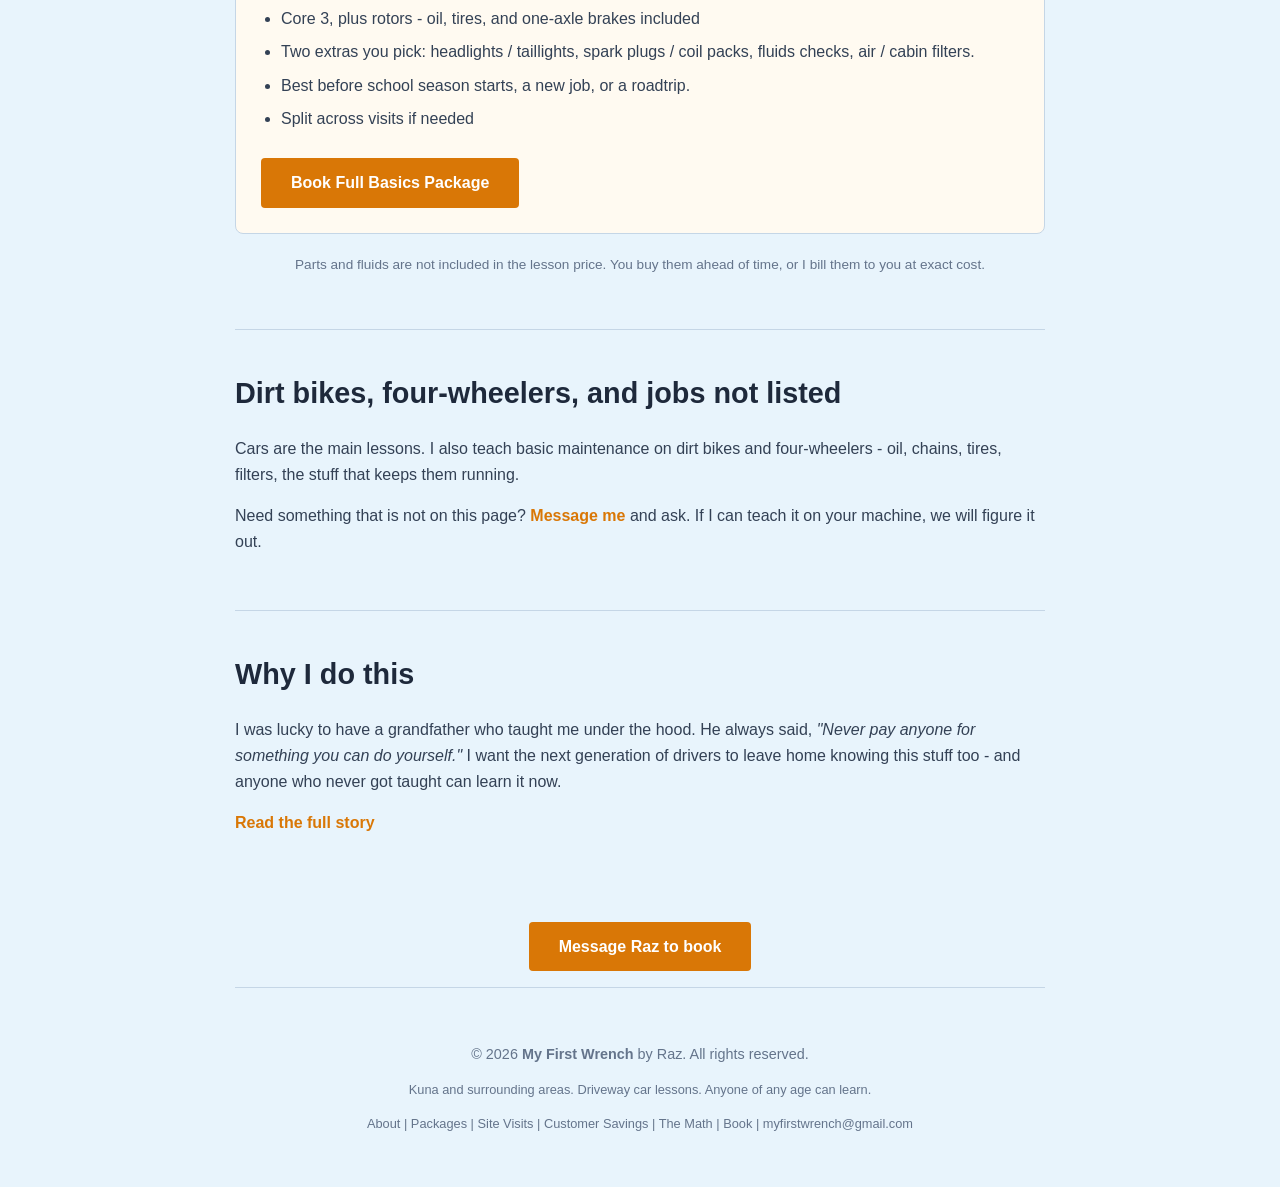
==== commit ddcdb90d: "State house calls only; remove bring-the-car-to-my-garage copy" ====
--- a/index.html
+++ b/index.html
@@ -6,7 +6,7 @@
     <title>My First Wrench by Raz - Driveway Car Lessons</title>
     <meta name="description" content="Kuna and surrounding areas. Driveway car lessons for anyone of any age. One Skill Session $125, Core 3 $350, Full Basics Package $595. You do the work. I hold the flashlight.">
     <link rel="icon" href="assets/favicon.svg" type="image/svg+xml">
-    <link rel="stylesheet" href="css/styles.css?v=look6">
+    <link rel="stylesheet" href="css/styles.css?v=look12">
 </head>
 <body>
     <a class="skip" href="#main">Skip to content</a>
@@ -53,7 +53,7 @@
             <h2>No shop. No lecture. Your car.</h2>
             <p>I show up in your driveway. I teach you how to safely crawl under your own car. I won't do the job for you - I make sure you can do it the next time without me.</p>
             <p>A parent can watch, or get their hands dirty as well. If you are the one learning, you are welcome too.</p>
-            <p>Prefer my garage? Bring your car over and lets rock! (Not a drop-off service.)</p>
+            <p>House calls only. I come to your driveway. I do not work on your car at my shop, garage, or house, and you do not bring the car to me.</p>
         </section>
 
         <section id="the-math">
--- a/css/styles.css
+++ b/css/styles.css
@@ -516,6 +516,10 @@
     display: block;
     margin-bottom: 5px;
     font-weight: 500;
+}
+.required {
+    color: var(--accent);
+    font-weight: 700;
 }
 input, select, textarea {
     width: 100%;
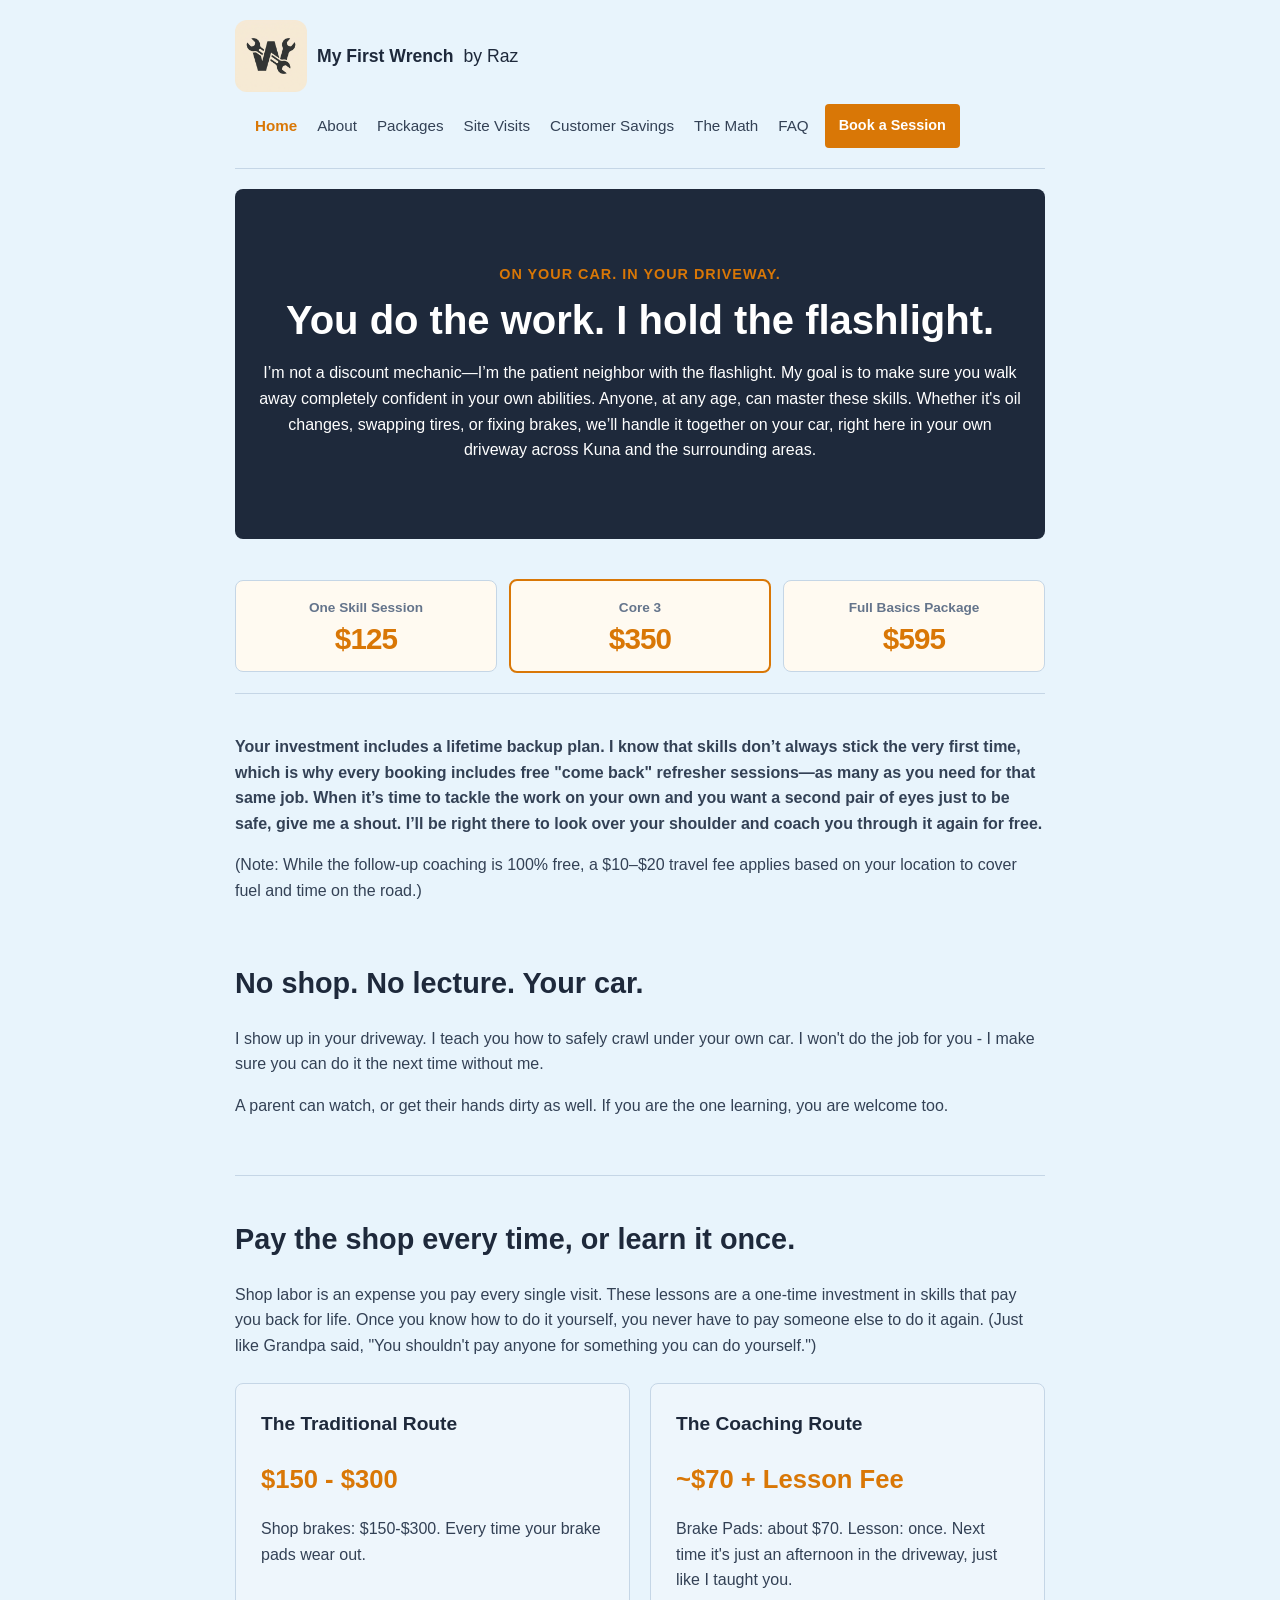
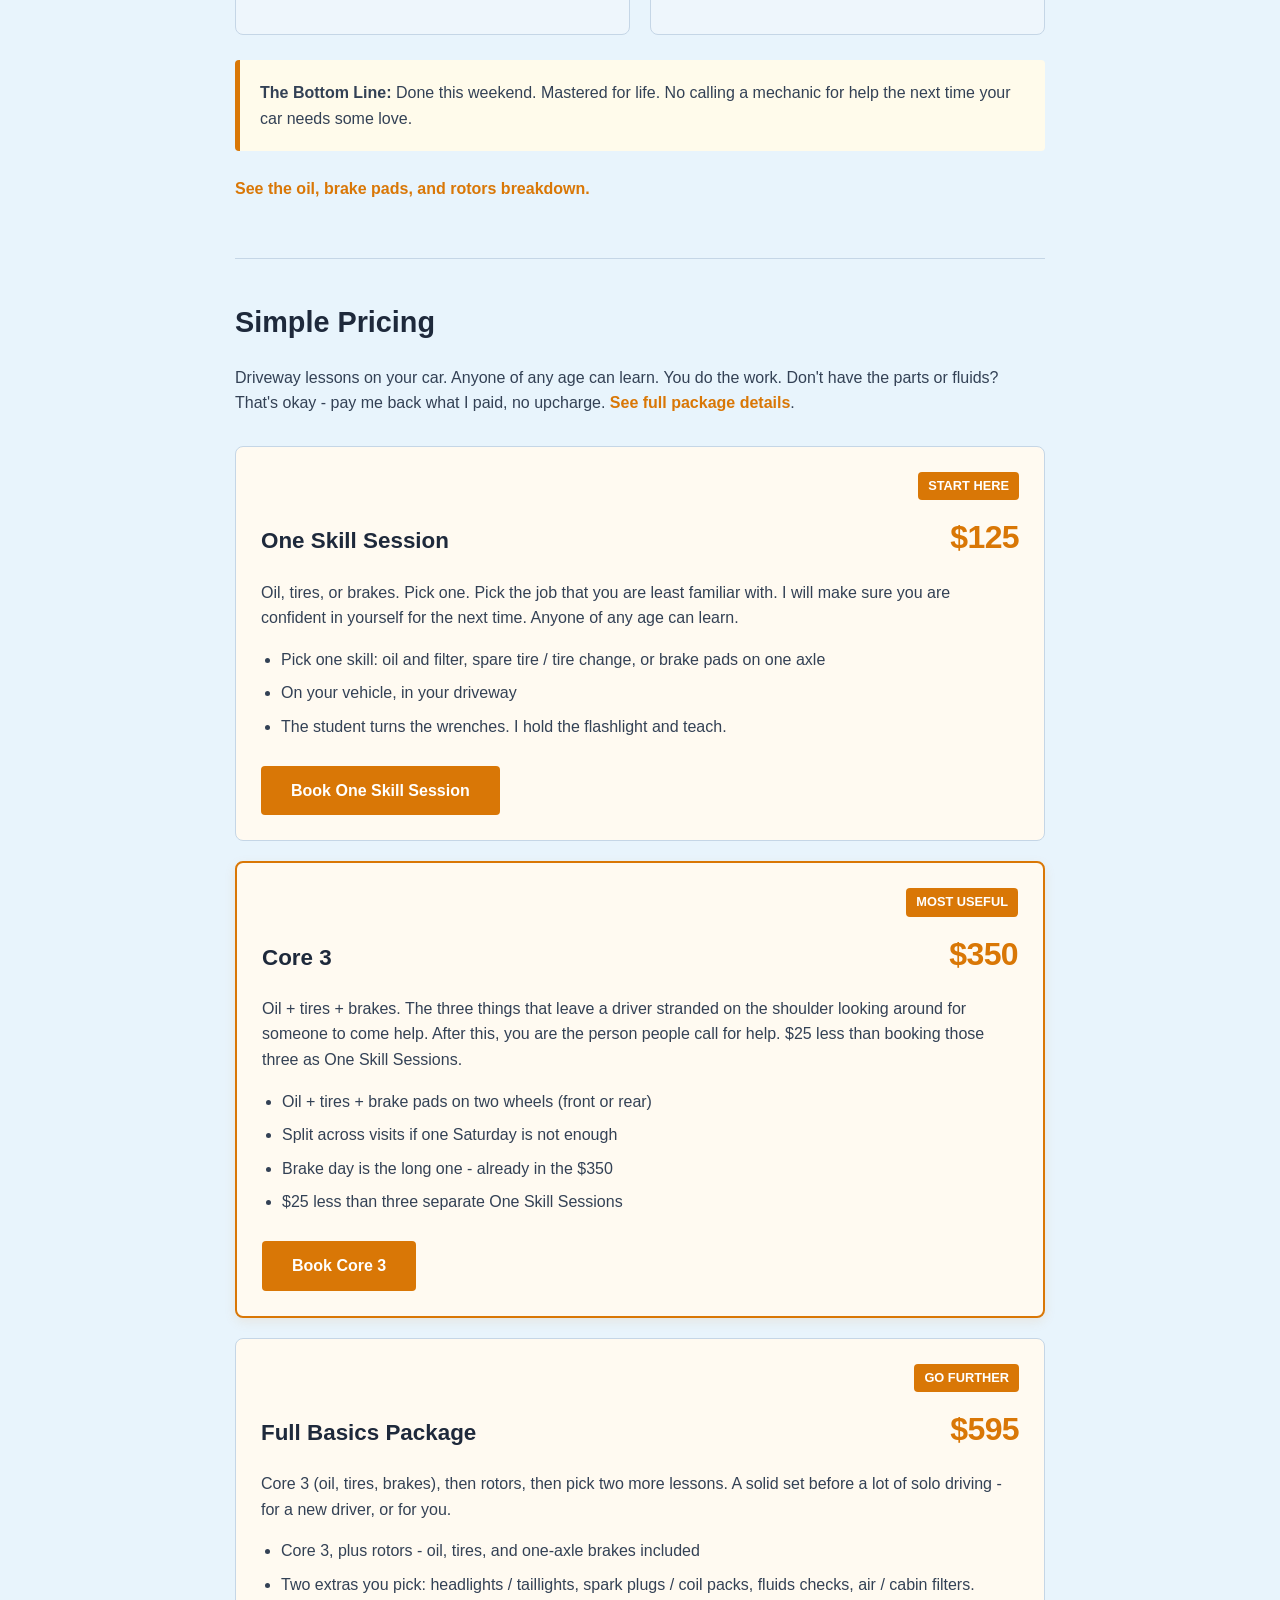
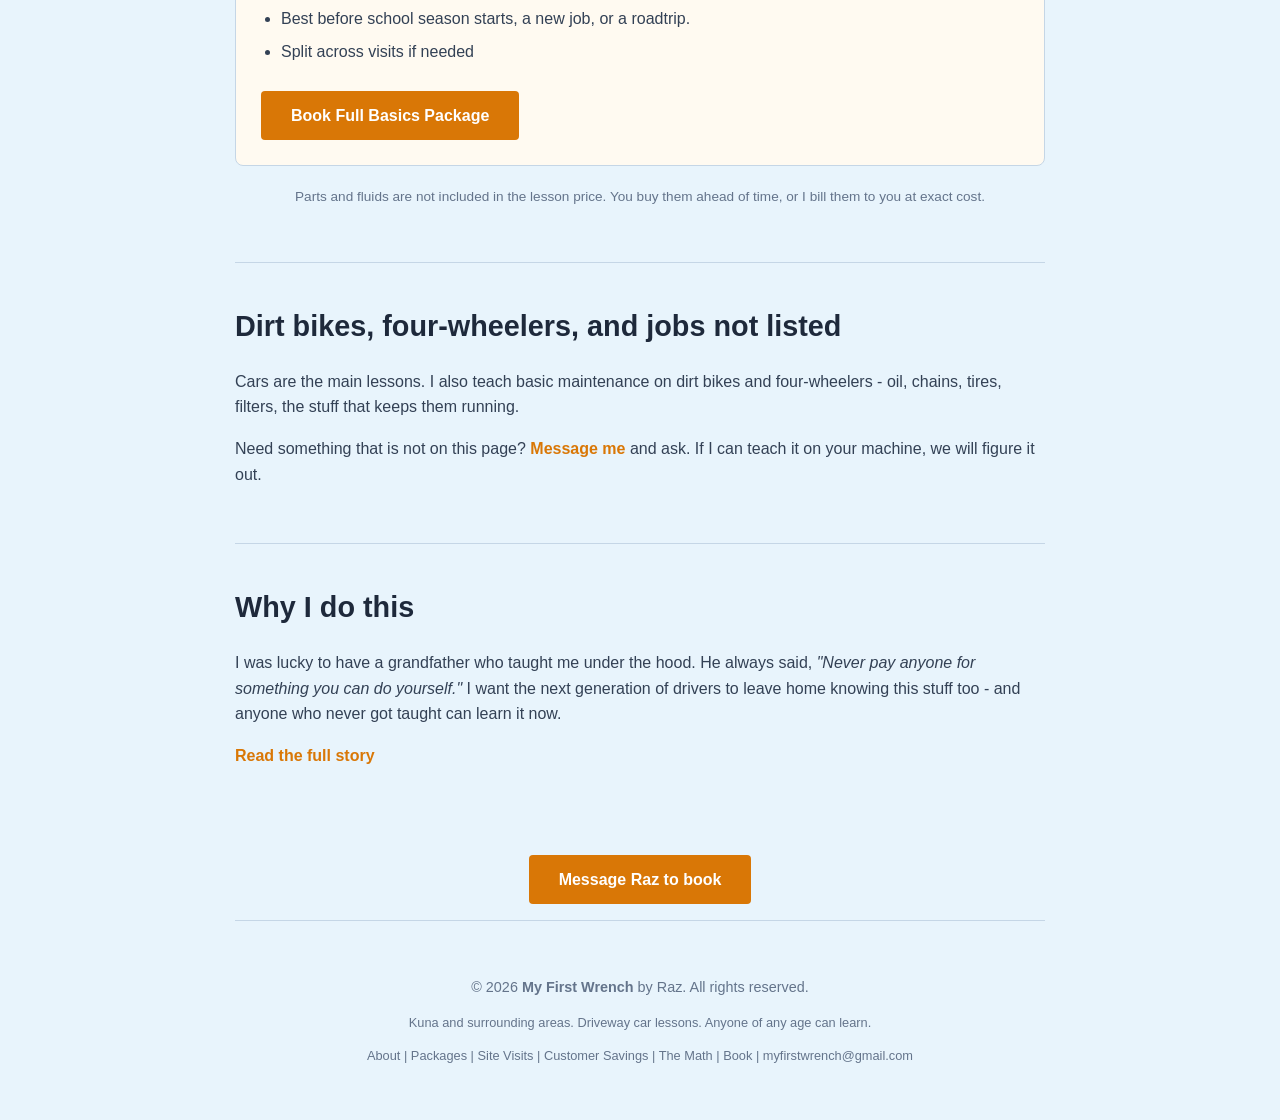
==== commit bdd0fae2: "Soften house-call copy; drop shop/garage prohibition wording" ====
--- a/index.html
+++ b/index.html
@@ -53,7 +53,7 @@
             <h2>No shop. No lecture. Your car.</h2>
             <p>I show up in your driveway. I teach you how to safely crawl under your own car. I won't do the job for you - I make sure you can do it the next time without me.</p>
             <p>A parent can watch, or get their hands dirty as well. If you are the one learning, you are welcome too.</p>
-            <p>House calls only. I come to your driveway. I do not work on your car at my shop, garage, or house, and you do not bring the car to me.</p>
+
         </section>
 
         <section id="the-math">
